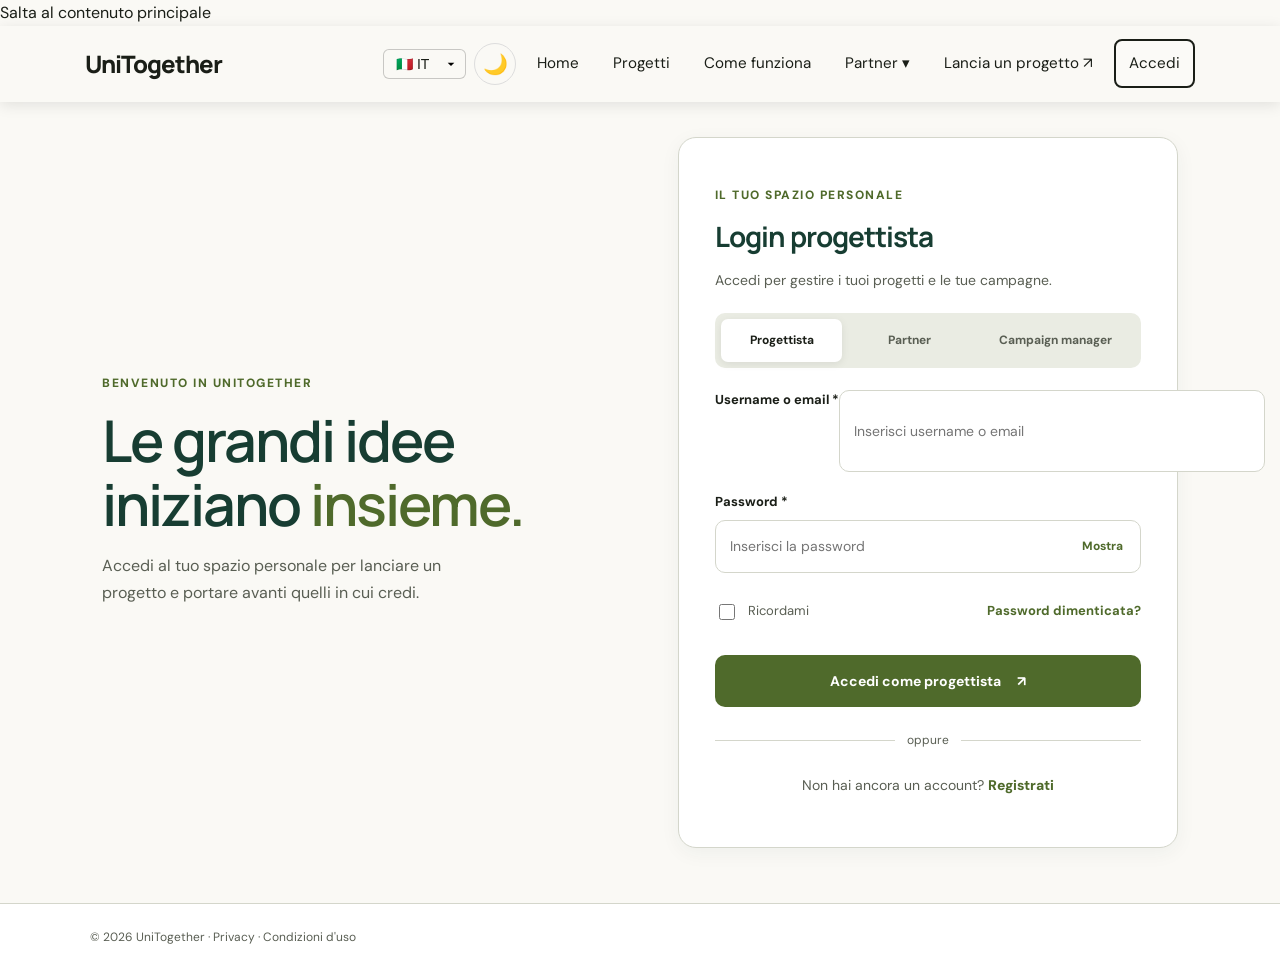
==== assignment3_gruppoAC/src/aggiungi.html @ 74b70cff "Add files via upload" ====
<!DOCTYPE html>
<html lang="it">
<head>
    <meta charset="UTF-8">
    <meta name="viewport" content="width=device-width, initial-scale=1.0">
    <title>Lancia un progetto | UniTogether</title>

    <link rel="stylesheet" href="../stile/stile.css">
    <style>
        /* Regole per il criterio WCAG 1.4.10 (Reflow - Tech C33) */
        html, body {
            max-width: 100%;
            overflow-x: hidden;
        }
        .add-project-page,
        .add-project-layout,
        .wizard-sidebar,
        .wizard-content,
        form,
        .wizard-panel.active,
        .field-group,
        .field-row,
        .category-options,
        .category-option,
        .review-checkbox,
        .wizard-actions {
            display: flex;
            flex-wrap: wrap;
            width: 100%;
            max-width: 100%;
            box-sizing: border-box;
        }
        .wizard-panel {
            display: none;
        }
        .field-group {
            flex-direction: column;
        }
        label,
        input,
        select,
        textarea,
        .field-group label,
        .field-group input:not([type="radio"]):not([type="checkbox"]),
        .field-group textarea {
            width: 100%;
            max-width: 100%;
            box-sizing: border-box;
        }
        .field-group input:not([type="radio"]):not([type="checkbox"]),
        .field-group textarea {
            flex: 1 1 100%;
        }
        .category-option input[type="radio"],
        .review-checkbox input[type="checkbox"] {
            width: auto;
        }
        .group-label {
            display: block;
            font-size: .92rem;
            font-weight: 700;
            margin-bottom: 9px;
            width: 100%;
        }
    </style>

    <script src="../js/app.js" defer></script>
    <script src="../js/aggiungi.js" defer></script>
</head>

<body>
<a href="#mainContent" class="skip-link">Salta al contenuto principale</a>

<header class="site-header">
    <a class="logo" href="index.html">UniTogether</a>

    <button class="menu-toggle" id="menuToggle"
            type="button"
            aria-label="Apri menu di navigazione"
            aria-expanded="false"
            aria-controls="mainNav">
        <span aria-hidden="true">☰</span>
    </button>

    <nav id="mainNav" aria-label="Menu principale">
        <div class="language-selector">
            <label for="languageSelect" class="sr-only">Seleziona lingua</label>
            <select id="languageSelect" name="language" autocomplete="language" onchange="cambiaLinguaGoogle(this.value)" aria-label="Seleziona lingua">
                <option value="it">🇮🇹 IT</option>
                <option value="en">🇬🇧 EN</option>
                <option value="es">🇪🇸 ES</option>
                <option value="fr">🇫🇷 FR</option>
                <option value="de">🇩🇪 DE</option>
            </select>
        </div>

        <!-- Contenitore nascosto per Google Translate ignorato dagli screen reader -->
        <div id="google_translate_element" hidden aria-hidden="true"></div>

        <button
                id="themeToggle"
                class="theme-toggle"
                type="button"
                aria-label="Attiva modalità scura"
                aria-pressed="false">
            <span aria-hidden="true">🌙</span>
        </button>
        <a href="index.html">Home</a>
        <a href="progetti.html">Progetti</a>
        <a href="come-funziona.html">Come funziona</a>

        <div class="partner-dropdown">
            <button class="partner-btn" id="partnerBtn" type="button" aria-expanded="false" aria-controls="partnerMenu">
                Partner <span aria-hidden="true">▾</span>
            </button>
            <div class="partner-menu" id="partnerMenu">
                <div class="partner-item">
                    <button class="submenu-btn" type="button" aria-expanded="false">Banche <span aria-hidden="true">›</span></button>
                    <div class="partner-submenu">
                        <a href="errore.html">Banca 1</a>
                        <a href="errore.html">Banca 2</a>
                        <a href="errore.html">Banca 3</a>
                    </div>
                </div>
                <div class="partner-item">
                    <button class="submenu-btn" type="button" aria-expanded="false">Enti Pubblici <span aria-hidden="true">›</span></button>
                    <div class="partner-submenu">
                        <a href="errore.html">Ente pubblico 1</a>
                        <a href="errore.html">Ente pubblico 2</a>
                        <a href="errore.html">Ente pubblico 3</a>
                    </div>
                </div>
                <div class="partner-item">
                    <button class="submenu-btn" type="button" aria-expanded="false">Fondazioni <span aria-hidden="true">›</span></button>
                    <div class="partner-submenu">
                        <a href="errore.html">Fondazione 1</a>
                        <a href="errore.html">Fondazione 2</a>
                        <a href="errore.html">Fondazione 3</a>
                    </div>
                </div>
                <div class="partner-item">
                    <button class="submenu-btn" type="button" aria-expanded="false">Università <span aria-hidden="true">›</span></button>
                    <div class="partner-submenu">
                        <a href="index.html">Università di Torino</a>
                        <a href="errore.html">Università di Firenze</a>
                        <a href="errore.html">Università Bocconi</a>
                        <a href="errore.html">Politecnico di Torino</a>
                    </div>
                </div>
            </div>
        </div>

        <a href="aggiungi.html" aria-current="page">Lancia un progetto <span aria-hidden="true">↗</span></a>
        <a href="login.html">Accedi</a>
    </nav>
</header>

<main id="mainContent" class="add-project-page">

    <section class="add-project-heading">
        <p class="eyebrow">LA TUA IDEA MERITA DI CRESCERE</p>
        <h1>Costruiamo qualcosa <span>insieme.</span></h1>
        <p>
            Raccontaci la tua idea, definisci il tuo obiettivo
            e trova le persone che possono aiutarti a realizzarla.
        </p>
    </section>

    <div class="add-project-layout">

        <!-- SIDEBAR -->

        <aside class="wizard-sidebar" aria-label="Avanzamento creazione progetto">

            <div class="wizard-progress">
                <div class="wizard-progress-header">
                    <strong>La tua candidatura</strong>
                    <span id="progressPercentage">20%</span>
                </div>

                <div class="wizard-progress-track" aria-hidden="true">
                    <span id="progressBar"></span>
                </div>
            </div>

            <div class="wizard-steps">

                <button type="button" class="wizard-step active" data-step="0">
                    <span class="step-number" aria-hidden="true">1</span>
                    <span>
                        <strong>Informazioni generali</strong>
                        <small>Presenta la tua idea</small>
                    </span>
                </button>

                <button type="button" class="wizard-step" data-step="1">
                    <span class="step-number" aria-hidden="true">2</span>
                    <span>
                        <strong>Obiettivo e categoria</strong>
                        <small>Definisci il tuo progetto</small>
                    </span>
                </button>

                <button type="button" class="wizard-step" data-step="2">
                    <span class="step-number" aria-hidden="true">3</span>
                    <span>
                        <strong>La tua storia</strong>
                        <small>Spiega perché è importante</small>
                    </span>
                </button>

                <button type="button" class="wizard-step" data-step="3">
                    <span class="step-number" aria-hidden="true">4</span>
                    <span>
                        <strong>Immagini</strong>
                        <small>Dai un volto alla tua idea</small>
                    </span>
                </button>

                <button type="button" class="wizard-step" data-step="4">
                    <span class="step-number" aria-hidden="true">5</span>
                    <span>
                        <strong>Riepilogo</strong>
                        <small>Controlla e invia</small>
                    </span>
                </button>

            </div>

            <div class="wizard-help">
                <strong>Hai bisogno di aiuto?</strong>
                <p>Puoi salvare la bozza e riprendere quando vuoi.</p>
            </div>

        </aside>

        <!-- FORM -->

        <section class="wizard-content">

            <div class="wizard-content-header">
                <div>
                    <span class="eyebrow" id="stepEyebrow">PASSAGGIO 1 DI 5</span>
                    <h2 id="stepTitle">Presenta la tua idea</h2>
                    <p id="stepDescription">
                        Cominciamo dalle informazioni principali.
                    </p>
                </div>

                <span class="draft-status" id="draftStatus" aria-live="polite">
                    Bozza non salvata
                </span>
            </div>

            <form id="projectForm" novalidate>

                <!-- STEP 1 -->

                <div class="wizard-panel active" data-panel="0">

                    <div class="field-group">
                        <label for="projectTitle">Nome del progetto *</label>
                        <input type="text" id="projectTitle" name="projectTitle"
                               autocomplete="off"
                               maxlength="80"
                               placeholder="Es. Un laboratorio per il futuro"
                               required>
                        <small>Un titolo breve, chiaro e riconoscibile.</small>
                        <span class="field-error" aria-live="polite"></span>
                    </div>

                    <div class="field-group">
                        <label for="projectSubtitle">Sottotitolo</label>
                        <input type="text" id="projectSubtitle" name="projectSubtitle"
                               autocomplete="off"
                               maxlength="120"
                               placeholder="Descrivi la tua idea in una frase">
                    </div>

                    <div class="field-row">

                        <div class="field-group">
                            <label for="projectUniversity">Università *</label>
                            <input type="text" id="projectUniversity" name="projectUniversity"
                                   autocomplete="organization"
                                   placeholder="Es. Università di Torino"
                                   required>
                            <span class="field-error" aria-live="polite"></span>
                        </div>

                        <div class="field-group">
                            <label for="projectLocation">Località *</label>
                            <input type="text" id="projectLocation" name="projectLocation"
                                   autocomplete="address-level2"
                                   placeholder="Es. Torino"
                                   required>
                            <span class="field-error" aria-live="polite"></span>
                        </div>

                    </div>

                    <div class="field-group">
                        <label for="projectTeam">Team o referente</label>
                        <input type="text" id="projectTeam" name="projectTeam"
                               autocomplete="off"
                               placeholder="Es. Associazione studenti UniTo">
                    </div>

                </div>

                <!-- STEP 2 -->

                <div class="wizard-panel" data-panel="1">

                    <div class="field-group" role="radiogroup" aria-labelledby="categoryGroupLabel">
                        <span id="categoryGroupLabel" class="group-label">Categoria del progetto *</span>

                        <div class="category-options">

                            <label for="catAmbiente" class="category-option green">
                                <input type="radio" id="catAmbiente" name="category"
                                       value="ambiente" autocomplete="off" required>
                                <span aria-hidden="true">🌱</span>
                                <strong>Ambiente</strong>
                                <small>Sostenibilità e natura</small>
                            </label>

                            <label for="catCultura" class="category-option purple">
                                <input type="radio" id="catCultura" name="category"
                                       value="cultura" autocomplete="off">
                                <span aria-hidden="true">🎨</span>
                                <strong>Cultura</strong>
                                <small>Arte e conoscenza</small>
                            </label>

                            <label for="catTecnologia" class="category-option blue">
                                <input type="radio" id="catTecnologia" name="category"
                                       value="tecnologia" autocomplete="off">
                                <span aria-hidden="true">💡</span>
                                <strong>Tecnologia</strong>
                                <small>Innovazione e ricerca</small>
                            </label>

                            <label for="catSociale" class="category-option orange">
                                <input type="radio" id="catSociale" name="category"
                                       value="sociale" autocomplete="off">
                                <span aria-hidden="true">🤝</span>
                                <strong>Sociale</strong>
                                <small>Comunità e inclusione</small>
                            </label>

                        </div>

                        <span class="field-error" id="categoryError" aria-live="polite"></span>
                    </div>

                    <div class="field-row">

                        <div class="field-group">
                            <label for="projectGoal">Obiettivo economico (€) *</label>
                            <input type="number" id="projectGoal" name="projectGoal"
                                   autocomplete="off"
                                   min="1" max="10000000"
                                   step="1"
                                   placeholder="Es. 5000" required>
                            <span class="field-error" aria-live="polite"></span>
                        </div>

                        <div class="field-group">
                            <label for="projectDeadline">Scadenza *</label>
                            <input type="date" id="projectDeadline" name="projectDeadline"
                                   autocomplete="off" required>
                            <span class="field-error" aria-live="polite"></span>
                        </div>

                    </div>

                    <div class="field-group">
                        <label for="projectBeneficiaries">A chi si rivolge?</label>
                        <input type="text" id="projectBeneficiaries" name="projectBeneficiaries"
                               autocomplete="off"
                               placeholder="Es. Studenti universitari">
                    </div>

                </div>

                <!-- STEP 3 -->

                <div class="wizard-panel" data-panel="2">

                    <div class="field-group">
                        <label for="projectShortDescription">
                            Descrizione breve *
                        </label>

                        <textarea id="projectShortDescription" name="projectShortDescription"
                                  autocomplete="off"
                                  rows="3" maxlength="250"
                                  placeholder="Racconta la tua idea in poche parole..."
                                  required></textarea>

                        <small><span id="shortCount">0</span>/250 caratteri</small>
                        <span class="field-error" aria-live="polite"></span>
                    </div>

                    <div class="field-group">
                        <label for="projectDescription">
                            Racconta il tuo progetto *
                        </label>

                        <textarea id="projectDescription" name="projectDescription"
                                  autocomplete="off"
                                  rows="8" maxlength="3000"
                                  placeholder="Qual è il problema che vuoi risolvere? Qual è la tua soluzione? ..."
                                  required></textarea>

                        <small><span id="descriptionCount">0</span>/3000 caratteri</small>
                        <span class="field-error" aria-live="polite"></span>
                    </div>

                    <div class="field-group">
                        <label for="projectImpact">Come verranno utilizzati i fondi?</label>
                        <textarea id="projectImpact" name="projectImpact"
                                  autocomplete="off" rows="4"
                                  placeholder="Quali cambiamenti porterà il tuo progetto con il ricavato?"></textarea>
                    </div>

                </div>

                <!-- STEP 4 -->

                <div class="wizard-panel" data-panel="3">

                    <div class="field-group">
                        <label for="projectImage">Immagine di copertina</label>

                        <input type="file" id="projectImage" name="projectImage"
                               autocomplete="off"
                               accept="image/png,image/jpeg,image/webp">

                        <small>
                            Formati ammessi: JPG, PNG e WEBP.
                            Dimensione massima: 2 MB.
                        </small>

                        <div class="image-preview" id="imagePreview">
                            <span aria-hidden="true">📷</span>
                            <p>L'anteprima della tua immagine apparirà qui.</p>
                        </div>

                        <button type="button" class="remove-image"
                                id="removeImage" hidden>
                            Rimuovi immagine
                        </button>
                    </div>

                    <div class="field-group">
                        <label for="projectWebsite">Sito web o link esterno</label>
                        <input type="url" id="projectWebsite" name="projectWebsite"
                               autocomplete="url"
                               placeholder="https://...">
                    </div>

                </div>

                <!-- STEP 5 -->

                <div class="wizard-panel" data-panel="4">

                    <div class="review-notice">
                        <span aria-hidden="true">✓</span>
                        <div>
                            <strong>Ci siamo quasi!</strong>
                            <p>Controlla le informazioni prima di inviare il progetto.</p>
                        </div>
                    </div>

                    <div id="projectReview" class="project-review"></div>

                    <div class="review-checkbox">
                        <input type="checkbox" id="confirmProject" name="confirmProject" autocomplete="off">
                        <label for="confirmProject">
                            Confermo che le informazioni inserite sono corrette
                            e che il progetto rispetta le condizioni di utilizzo. <strong>*</strong>
                        </label>
                    </div>

                    <p class="review-error" id="confirmError" aria-live="polite"></p>

                </div>

                <!-- NAVIGAZIONE -->

                <div class="wizard-actions">

                    <button type="button" id="previousStep"
                            class="wizard-back" hidden>
                        <span aria-hidden="true">←</span> Indietro
                    </button>

                    <span class="required-note">* Campi obbligatori</span>

                    <button type="button" id="nextStep"
                            class="btn primary-btn">
                        Continua <span aria-hidden="true">→</span>
                    </button>

                    <button type="submit" id="submitProject"
                            class="btn primary-btn" hidden>
                        Invia progetto <span aria-hidden="true">↗</span>
                    </button>

                </div>

                <p class="form-message" id="formMessage"
                   aria-live="polite"></p>

            </form>

        </section>

    </div>

</main>

<footer class="footer-simple">
    © 2026 UniTogether · Privacy · Condizioni d'uso
</footer>

</body>
</html>
---- assignment3_gruppoAC/stile/stile.css ----
@import url('https://fonts.googleapis.com/css2?family=DM+Sans:wght@400;500;600;700&family=Manrope:wght@400;500;600;700;800&display=swap');


/* Pagine catalogo, dettaglio e informazioni */

[hidden] {
    display: none !important;
}

.page-hero {
    padding: 44px 0 28px;
    max-width: 770px;
}

.page-hero h1 {
    margin: 10px 0 16px;
}

.eyebrow {
    font-size: 0.8rem;
    font-weight: 700;
    letter-spacing: 0.08em;
    text-transform: uppercase;
}

.project-filters {
    display: grid;
    grid-template-columns: 1.1fr 1.1fr 1.1fr;
    gap: 12px;
    align-items: end;
    margin: 24px 0;
}

.project-filters label {
    display: block;
    font-weight: 600;
    margin-bottom: 6px;
}

.project-filters input,
.project-filters select {
    width: 100%;
    min-width: 0;
    box-sizing: border-box;
    padding: 12px;
    border: 1px solid #d4dbe2;
    border-radius: 8px;
    background: white;
    font: inherit;
}

.project-grid,
.feature-grid {
    display: grid;
    grid-template-columns: repeat(3, minmax(0, 1fr));
    gap: 24px;
    margin: 24px 0 48px;
}

.project-card,
.card {
    border: 1px solid #e2e7ec;
    border-radius: 14px;
    overflow: hidden;
    background: #fff;
    box-shadow: 0 5px 20px rgb(23 61 50 / 5%);
}

.project-content,
.card {
    padding: 22px;
}

.project-image {
    min-height: 170px;
    display: grid;
    place-items: center;
    margin-bottom: 20px;
    padding: 20px;
    border-radius: 10px;
    color: #fff;
    font-size: 20px;
    letter-spacing: 0.08em;
}

.project-image-green {
    background: linear-gradient(135deg, #176b55, #8ac7a5);
}

.project-image-blue {
    background: linear-gradient(135deg, #214e91, #7cb9e8);
}

.project-image-orange {
    background: linear-gradient(135deg, #a74d22, #f3b36b);
}

.project-image-purple {
    background: linear-gradient(135deg, #573d84, #b7a0e5);
}

.progress-track {
    width: 100%;
    height: 9px;
    overflow: hidden;
    border-radius: 999px;
    background: #e8edf1;
    margin: 14px 0;
}

.progress-track span {
    display: block;
    height: 100%;
    border-radius: inherit;
    background: #248365;
}

.project-content .btn,
.project-summary .btn {
    display: inline-block;
    margin-top: 10px;
}

.project-detail {
    display: grid;
    grid-template-columns: minmax(0, 2fr) minmax(260px, 1fr);
    gap: 32px;
    align-items: start;
    padding-bottom: 48px;
}

.detail-image {
    min-height: 260px;
    border-radius: 14px;
    margin-bottom: 28px;
}

.project-summary {
    position: sticky;
    top: 20px;
}

.project-summary .btn {
    width: 100%;
    text-align: center;
}

.small-text {
    font-size: 0.88rem;
    opacity: 0.8;
}

.steps-list {
    padding-left: 24px;
}

.steps-list li {
    padding: 8px 0 18px 8px;
}

.faq-item {
    padding: 18px 0;
    border-bottom: 1px solid #e2e7ec;
}

.faq-item summary {
    cursor: pointer;
    font-weight: 600;
}

.faq-item p {
    line-height: 1.7;
}

.cta-section {
    margin: 48px 0;
    padding: 32px;
    border-radius: 16px;
    background: #f1f6f3;
    border: 1px solid #e0e7df;
}

.site-footer {
    padding: 24px;
    margin-top: 40px;
    text-align: center;
    border-top: 1px solid #e2e7ec;
    background: #173d32;
    color: #fff;
}

@media (max-width: 760px) {
    .project-filters,
    .project-grid,
    .feature-grid,
    .project-detail {
        grid-template-columns: 1fr;
    }

    .project-summary {
        position: static;
    }

    .page-hero {
        padding-top: 32px;
    }

    .cta-section {
        padding: 24px;
    }
}

:root {
    --bg: #faf9f5;
    --green: #cbe665;
    --green-dark: #4f6a2b;
    --text: #1a1e17;
    --muted: #595e53;
    --border: #d4d6cb;
    --white: #ffffff;
    --focus-ring: #2e4317;
    --error: #b3392f;
    --success: #527a33;
}

*, *::before, *::after {
    box-sizing: border-box;
}

body {
    margin: 0;
    background: var(--bg);
    color: var(--text);
    font-family: 'DM Sans', sans-serif;
    line-height: 1.6;
    -webkit-font-smoothing: antialiased;
}

a {
    color: inherit;
    text-decoration: none;
}

button, input {
    font: inherit;
}

/* Accessibilità migliorata: Focus visibile per navigazione da tastiera */
button:focus-visible, a:focus-visible, input:focus-visible {
    outline: 3px solid var(--focus-ring);
    outline-offset: 2px;
}

.navbar {
    min-height: 78px;
    padding: 15px 7%;
    display: flex;
    justify-content: space-between;
    align-items: center;
    gap: 25px;
    border-bottom: 1px solid var(--border);
    background: var(--white);
}

.logo {
    font: 800 22px 'Manrope', sans-serif;
    letter-spacing: -1px;
    white-space: nowrap;
}

.logo span {
    font-weight: 400;
    color: var(--muted);
}

.navigation, .nav-actions {
    display: flex;
    align-items: center;
    gap: 25px;
}

.navigation a, .back-link {
    font-size: 14px;
    font-weight: 600;
    color: var(--muted);
}

.navigation a:hover, .navigation .current {
    color: var(--text);
}

.btn {
    display: inline-flex;
    align-items: center;
    justify-content: space-between;
    gap: 16px;
    padding: 14px 20px;
    border: 1px solid transparent;
    border-radius: 10px;
    font-size: 14px;
    font-weight: 700;
    cursor: pointer;
    transition: transform 0.2s ease, background-color 0.2s ease;
    background: lightgray;
}

.btn:hover {
    transform: translateY(-2px);
}

.primary-btn {
    background: var(--green-dark);
    color: var(--white);
}

.secondary-btn {
    border-color: var(--border);
    background: transparent;
    color: var(--text);
}

.dark-btn {
    background: var(--text);
    color: var(--white);
}

.small-btn {
    padding: 10px 14px;
    font-size: 13px;
}

.menu-toggle {
    display: none;
    border: 0;
    background: none;
    font-size: 24px;
    cursor: pointer;
}

/* HOME */

.hero {
    min-height: 570px;
    padding: 75px 10%;
    display: grid;
    grid-template-columns: 1fr 1fr;
    gap: 50px;
    align-items: center;
}

.eyebrow {
    color: var(--green-dark);
    font-size: 12px;
    font-weight: 800;
    letter-spacing: 1.5px;
    text-transform: uppercase;
}

.hero h1, .login-intro h1, .registration-intro h1 {
    font: 600 clamp(36px, 4.5vw, 60px)/1.1 'Manrope', sans-serif;
    letter-spacing: -2px;
    margin: 16px 0;
}

.hero h1 span, .login-intro h1 span,
.registration-intro h1 span, .section-title h2 span {
    color: var(--green-dark);
}

.hero-text > p:not(.eyebrow) {
    max-width: 480px;
    color: var(--muted);
    font-size: 16px;
    line-height: 1.7;
}

.hero-actions {
    display: flex;
    gap: 12px;
    flex-wrap: wrap;
    margin-top: 25px;
}

.statistics {
    display: flex;
    gap: 35px;
    margin-top: 45px;
    padding-top: 20px;
    border-top: 1px solid var(--border);
}

.statistics div {
    display: flex;
    flex-direction: column;
}

.statistics strong {
    font: 800 24px 'Manrope', sans-serif;
}

.statistics small {
    color: var(--muted);
    font-size: 12px;
}

.hero-illustration {
    min-height: 400px;
    display: grid;
    place-items: center;
    position: relative;
}

.illustration-circle {
    position: absolute;
    width: 330px;
    height: 330px;
    display: grid;
    place-items: center;
    border: 1px solid var(--border);
    border-radius: 50%;
    color: #d1d9c2;
    font-size: 240px;
}

.illustration-card {
    position: relative;
    z-index: 1;
    width: min(320px, 90%);
    padding: 24px;
    background: var(--white);
    border: 1px solid var(--border);
    border-radius: 18px;
    box-shadow: 0 20px 45px rgba(26, 30, 23, 0.08);
    transform: rotate(2deg);
}

.badge {
    display: inline-block;
    padding: 6px 12px;
    border-radius: 20px;
    background: #e8f2d1;
    color: var(--green-dark);
    font-size: 11px;
    font-weight: 800;
}

.illustration-art {
    height: 130px;
    margin: 15px 0;
    border-radius: 10px;
    background: #edf5db;
    display: grid;
    place-items: center;
    font-size: 70px;
}

.illustration-card h3, .project-card h3 {
    font: 700 18px 'Manrope', sans-serif;
    margin: 8px 0;
}

.illustration-card p:not(.eyebrow),
.project-card > p:not(.eyebrow) {
    color: var(--muted);
    font-size: 14px;
}

.progress {
    height: 8px;
    margin: 15px 0 8px;
    overflow: hidden;
    border-radius: 10px;
    background: #e2e5dc;
}

.progress span {
    display: block;
    height: 100%;
    border-radius: 10px;
    background: var(--green-dark);
}

.funding {
    color: var(--muted);
    font-size: 13px;
}

.funding strong {
    color: var(--text);
}

.projects-section {
    padding: 70px 8%;
    background: #f0f2eb;
}

.section-title {
    display: flex;
    align-items: center;
    justify-content: space-between;
    gap: 20px;
    margin-bottom: 30px;
}

.section-title h2 {
    font: 600 clamp(28px, 3vw, 40px) 'Manrope', sans-serif;
    letter-spacing: -1.5px;
    margin: 8px 0;
}

.project-grid {
    display: grid;
    grid-template-columns: repeat(3, minmax(0, 1fr));
    gap: 24px;
}

.project-card {
    padding: 24px;
    border: 1px solid var(--border);
    border-radius: 16px;
    background: var(--white);
    transition: transform 0.2s ease, box-shadow 0.2s ease;
}

.project-card:hover {
    transform: translateY(-4px);
    box-shadow: 0 12px 30px rgba(26, 30, 23, 0.06);
}

.green-art { background: #e2efcb; color: var(--green-dark); }
.lilac-art { background: #eee8f9; color: #5f5791; }
.orange-art { background: #fae6d4; color: #9c5d28; }

.project-card .back-link {
    display: inline-block;
    margin-top: 12px;
    color: var(--green-dark);
    font-weight: 700;
}

.call-to-action {
    margin: 50px 8%;
    padding: 40px;
    border-radius: 18px;
    background: var(--green-dark);
    color: var(--text);
    display: flex;
    align-items: center;
    justify-content: space-between;
    gap: 25px;
}

.call-to-action h2 {
    font: 700 28px 'Manrope', sans-serif;
    margin: 8px 0;
}

.call-to-action p {
    font-size: 14px;
}

.footer-simple {
    padding: 24px 7%;
    border-top: 1px solid var(--border);
    color: var(--muted);
    font-size: 12px;
    background: var(--white);
}

/* LOGIN E REGISTRAZIONE */

.auth-page {
    min-height: 100vh;
    background: var(--bg);
}

.auth-page .navbar {
    border-bottom: 0;
    background: transparent;
}

.login-layout, .registration-layout {
    padding: 35px 8% 55px;
    display: grid;
    grid-template-columns: 1fr 1fr;
    gap: 7%;
    align-items: center;
}

.login-intro, .registration-intro {
    padding: 35px 0;
}

.login-intro > p:not(.eyebrow),
.registration-intro > p:not(.eyebrow) {
    max-width: 400px;
    color: var(--muted);
    font-size: 16px;
    line-height: 1.7;
}

.login-card, .registration-card {
    width: 100%;
    max-width: 500px;
    padding: 36px;
    background: var(--white);
    border: 1px solid var(--border);
    border-radius: 18px;
    box-shadow: 0 15px 40px rgba(26, 30, 23, 0.06);
}

.login-card h2, .registration-card h2 {
    margin: 8px 0;
    font: 700 28px 'Manrope', sans-serif;
    letter-spacing: -1px;
}

.login-card > p:not(.eyebrow),
.muted {
    color: var(--muted);
    font-size: 14px;
}

.login-types {
    display: grid;
    grid-template-columns: 1fr 1fr 1.3fr;
    gap: 6px;
    padding: 6px;
    margin: 22px 0;
    border-radius: 10px;
    background: #eaece3;
}

.role {
    padding: 12px 6px;
    border: 0;
    border-radius: 7px;
    background: transparent;
    color: var(--muted);
    font-size: 12px;
    font-weight: 700;
    cursor: pointer;
    transition: background-color 0.2s ease, color 0.2s ease;
}

.role.active {
    background: var(--white);
    color: var(--text);
    box-shadow: 0 2px 8px rgba(0, 0, 0, 0.08);
}

.form-group {
    min-width: 0;
    margin-bottom: 20px;
}

.form-group label {
    display: block;
    margin-bottom: 8px;
    font-size: 13px;
    font-weight: 700;
}

.form-group input:not([type="checkbox"]) {
    width: 100%;
    padding: 14px;
    border: 1px solid var(--border);
    border-radius: 10px;
    background: var(--white);
    color: var(--text);
    font-size: 14px;
    transition: border-color 0.2s ease, box-shadow 0.2s ease;
}

.form-group input:focus {
    outline: none;
    border-color: var(--green-dark);
    box-shadow: 0 0 0 3px rgba(79, 106, 43, 0.15);
}

.form-group input.invalid {
    border-color: var(--error);
    background: #fffbfa;
}

.form-group input.valid {
    border-color: var(--success);
}

.password-box {
    position: relative;
}

.password-box input {
    padding-right: 85px !important;
}

.show-password {
    position: absolute;
    top: 50%;
    right: 10px;
    transform: translateY(-50%);
    padding: 8px;
    border: 0;
    background: transparent;
    color: var(--green-dark);
    font-size: 12px;
    font-weight: 700;
    cursor: pointer;
}

.error {
    display: block;
    margin-top: 6px;
    color: var(--error);
    font-size: 12px;
    font-weight: 600;
}

.error:empty {
    display: none;
}

.hint {
    display: block;
    margin-top: 6px;
    color: var(--muted);
    font-size: 12px;
}

.login-options {
    display: flex;
    align-items: center;
    justify-content: space-between;
    gap: 10px;
    margin: 8px 0 22px;
    font-size: 13px;
}

.login-options a {
    color: var(--green-dark);
    font-weight: 700;
}

.remember, .terms {
    display: flex;
    align-items: flex-start;
    gap: 10px;
    font-size: 13px;
    color: var(--muted);
}

input[type="checkbox"] {
    accent-color: var(--green-dark);
    margin-top: 3px;
    width: 16px;
    height: 16px;
    cursor: pointer;
}

.login-card .primary-btn,
.registration-card .primary-btn {
    width: 100%;
    margin-top: 10px;
    justify-content: center;
}

.form-message {
    min-height: 0;
    color: var(--green-dark);
    font-size: 13px;
    font-weight: 600;
}

.form-message:empty {
    display: none;
}

.separator {
    display: flex;
    align-items: center;
    gap: 12px;
    margin: 24px 0;
    color: var(--muted);
    font-size: 12px;
}

.separator::before, .separator::after {
    content: "";
    flex: 1;
    height: 1px;
    background: var(--border);
}

.register-link {
    text-align: center;
    color: var(--muted);
    font-size: 13px;
}

.register-link a, .terms a {
    color: var(--green-dark);
    font-weight: 800;
}

.two-columns {
    display: grid;
    grid-template-columns: 1fr 1fr;
    gap: 16px;
}

.password-rules {
    display: grid;
    grid-template-columns: 1fr 1fr;
    gap: 6px 12px;
    margin-top: 12px;
}

.password-rules p {
    margin: 0;
    color: var(--muted);
    font-size: 12px;
}

.password-rules p.passed {
    color: var(--success);
    font-weight: 600;
}

.terms {
    margin: 14px 0;
}

@media (max-width: 850px) {
    .navigation, .nav-actions {
        gap: 14px;
    }

    .hero, .login-layout, .registration-layout {
        padding-left: 6%;
        padding-right: 6%;
        gap: 4%;
    }

    .project-grid {
        grid-template-columns: repeat(2, minmax(0, 1fr));
        gap: 16px;
    }
}

@media (max-width: 650px) {
    .navbar {
        padding: 15px 5%;
    }

    .navigation, .nav-actions {
        display: none;
    }

    .menu-toggle {
        display: block;
    }

    .hero, .login-layout, .registration-layout {
        grid-template-columns: 1fr;
        padding: 35px 6%;
    }

    .hero h1, .login-intro h1, .registration-intro h1 {
        font-size: 36px;
    }

    .hero-illustration {
        min-height: 330px;
    }

    .statistics {
        gap: 20px;
    }

    .project-grid {
        grid-template-columns: 1fr;
    }

    .section-title, .call-to-action {
        align-items: flex-start;
        flex-direction: column;
    }

    .projects-section {
        padding: 45px 6%;
    }

    .call-to-action {
        margin: 25px 5%;
        padding: 28px;
    }

    .login-intro, .registration-intro {
        padding: 10px 0;
    }

    .login-card, .registration-card {
        padding: 24px 20px;
    }

    .two-columns {
        grid-template-columns: 1fr;
        gap: 0;
    }

    .password-rules {
        grid-template-columns: 1fr;
    }

    .login-types {
        grid-template-columns: 1fr 1fr 1.2fr;
    }
}

/* ===== LAYOUT GLOBALE ===== */

html {
    scroll-behavior: smooth;
}

.container {
    width: min(1120px, calc(100% - 48px));
    margin-inline: auto;
}

main.container {
    padding-top: 24px;
    padding-bottom: 48px;
}

h1, h2, h3, p {
    overflow-wrap: break-word;
}

h1, h2, h3 {
    line-height: 1.2;
    color: #173d32;
}

h1 {
    font-size: clamp(2rem, 4vw, 3.25rem);
}

/* ===== NAVBAR ===== */

.site-header {
    position: sticky;
    top: 0;
    z-index: 100;
    background: #4f6a2b;
    color: #fff;
    box-shadow: 0 3px 14px rgb(0 0 0 / 10%);
}

.site-header > * {
    max-width: 1200px;
    margin-inline: auto;
}

.site-header {
    padding: 0 24px;
}

.site-header {
    display: flex;
    align-items: center;
    justify-content: space-between;
    gap: 24px;
    min-height: 76px;
}

.site-header .logo {
    color: #fff;
    font-size: 1.5rem;
    font-weight: 800;
    text-decoration: none;
    white-space: nowrap;
}

.site-header nav {
    display: flex;
    align-items: center;
    justify-content: flex-end;
    flex-wrap: wrap;
    gap: 8px;
}

.site-header nav a {
    display: inline-block;
    padding: 10px 13px;
    color: #fff;
    border-radius: 8px;
    text-decoration: none;
    font-size: 0.95rem;
    transition: background 0.2s ease;
}

.site-header nav a:hover,
.site-header nav a:focus-visible,
.site-header nav a[aria-current="page"] {
    background: rgb(255 255 255 / 14%);
    border: 2px solid #1a1e17;
}

/* ===== SEZIONI E CARD ===== */

.section {
    margin: 48px 0;
}

.project-card {
    transition: transform 0.2s ease, box-shadow 0.2s ease;
}

.project-card:hover {
    transform: translateY(-3px);
    box-shadow: 0 10px 26px rgb(23 61 50 / 10%);
}

.btn:not(.edit-project-btn):hover {
    background: #7b7c7b;
}

.btn:focus-visible,
a:focus-visible,
input:focus-visible,
select:focus-visible,
button:focus-visible {
    outline: 3px solid var(--focus-ring);
    outline-offset: 3px;
}

.site-footer a {
    color: #d9f1c7;
}

/* ===== RESPONSIVE ===== */

@media (max-width: 760px) {
    .container {
        width: calc(100% - 32px);
    }

    .site-header {
        position: static;
        flex-direction: column;
        align-items: stretch;
        padding: 16px;
        gap: 12px;
    }

    .site-header nav {
        justify-content: flex-start;
    }

    .site-header nav a {
        padding: 8px 10px;
    }

    .project-filters,
    .project-grid,
    .feature-grid,
    .project-detail {
        grid-template-columns: minmax(0, 1fr);
    }

    .page-hero {
        padding-top: 28px;
    }
}


/* ===== MENU A TENDINA PARTNER ===== */

.partner-dropdown {
    position: relative;
}

.partner-btn {
    background: transparent;
    border: none;
    color: white;
    padding: 10px 13px;
    border-radius: 8px;
    font: inherit;
    font-size: 0.95rem;
    cursor: pointer;
}

.partner-btn:hover {
    background: rgb(255 255 255 / 14%);
    border: 2px solid #1a1e17;
}

/* Menu principale */

.partner-menu {
    display: none;
    position: absolute;
    top: 100%;
    left: 0;
    min-width: 210px;
    background: #4f6a2b;
    border-radius: 10px;
    box-shadow: 0 5px 20px rgb(0 0 0 / 18%);
    padding: 7px;
    z-index: 1000;
}

.partner-menu.active {
    display: block;
}

/* Link e pulsanti del menu */

.partner-menu a,
.submenu-btn {
    display: flex;
    justify-content: space-between;
    align-items: center;
    width: 100%;
    padding: 11px 13px;
    color: #4f6a2b;
    background: white;
    border: none;
    border-radius: 15px;
    text-decoration: none;
    font: inherit;
    font-size: 14px;
    text-align: left;
    cursor: pointer;
    margin-bottom: 4px;
}

.partner-menu a:hover,
.submenu-btn:hover {
    background: #edf2e9;
}

/* Sottomenu laterale */

.partner-item {
    position: relative;
}

.partner-submenu {
    display: none;
    position: absolute;
    top: 0;
    left: 100%;
    min-width: 230px;
    background: #4f6a2b;
    color: white;
    border-radius: 10px;
    box-shadow: 0 5px 20px rgb(0 0 0 / 18%);
    padding: 7px;
    z-index: 1001;
}

.partner-submenu.active {
    display: block;
}

/* Piccola freccia */

.submenu-btn span {
    font-size: 20px;
    color: #4f6a2b;
}

/* Accessibilità */

.partner-btn:focus-visible,
.submenu-btn:focus-visible {
    outline: 3px solid var(--focus-ring);
    outline-offset: 2px;
}

/* Versione smartphone */

@media (max-width: 760px) {
    .partner-dropdown {
        width: 100%;
    }

    .partner-menu {
        position: static;
        width: 100%;
        box-shadow: none;
        background: #4f6a2b;
    }

    .partner-submenu {
        position: static;
        width: 100%;
        box-shadow: none;
        background: #4f6a2b;
        padding-left: 15px;
        color: white;
    }
}

.partner-dropdown .partner-submenu a {
    display: block;
    width: 100%;
    padding: 10px 13px;
    color: #4f6a2b;
    background: #fff;
    text-decoration: none;
    border-radius: 7px;
    font: inherit;
    font-size: 14px;
}

.partner-dropdown .partner-submenu a:hover,
.partner-dropdown .partner-submenu a:focus-visible {
    color: #4f6a2b;
    background: #e8f1f5;
}


/* BURGER MENU */

.menu-toggle {
    display: none;
    border: 0;
    background: transparent;
    color: white;
    font-size: 27px;
    cursor: pointer;
    padding: 5px;
}

/* RESPONSIVE NAVBAR */

@media (max-width: 850px) {

    .site-header {
        position: relative;
        display: flex;
        justify-content: flex-start;
        align-items: center;
        gap: 16px;
    }

    .menu-toggle {
        display: block;
        order: 1;
        flex-shrink: 0;
    }

    .site-header nav {
        display: none;
        position: absolute;
        top: 100%;
        left: 0;
        right: 0;
        z-index: 1000;
        order: 3;

        flex-direction: column;
        align-items: stretch;
        gap: 0;

        padding: 12px 20px;
        background: var(--white);
        border: 1px solid var(--border);
        box-shadow: 0 8px 20px rgba(0,0,0,.08);
    }

    .site-header nav.active {
        display: flex;
    }

    .site-header .logo {
        order: 2;
    }

    .site-header nav > a,
    .site-header .partner-btn {
        display: block;
        width: 100%;
        padding: 13px 10px;
        text-align: left;
        color: var(--text);
        background: transparent;
        border-bottom: 1px solid var(--border);
    }

    /* Partner nel menu mobile */

    .partner-dropdown {
        width: 100%;
    }

    .partner-menu {
        position: static;
        width: 100%;
        box-shadow: none;
        border: 0;
        padding-left: 12px;
    }

    .partner-item {
        width: 100%;
    }

    .partner-submenu {
        position: static;
        width: 100%;
        box-shadow: none;
        border: 0;
        padding-left: 15px;
    }

    .partner-submenu a {
        color: var(--text);
        background: #f1f4f1;
        padding: 11px 14px;
    }
}

[data-theme="dark"] {
    --bg: #15171c;
    --surface: #20232b;
    --text: #f1f2f5;
    --text-muted: #a5aab6;
    --border: #363a45;
    --primary: #918aff;
    --primary-hover: #aaa5ff;
    --shadow: 0 4px 16px rgba(0, 0, 0, 0.3);
}

.breadcrumbs {
    display: flex;
    flex-wrap: wrap;
    align-items: center;
    gap: 8px;
    max-width: 1200px;
    margin: 16px auto;
    padding: 0 24px;
    color: var(--text-muted);
    font-size: 0.9rem;
}

.breadcrumbs a {
    color: var(--text-muted);
    text-decoration: none;
}

.breadcrumbs a:hover {
    color: var(--primary);
    text-decoration: underline;
}

.breadcrumbs [aria-current="page"] {
    color: var(--text);
    font-weight: 600;
}

@media (max-width: 600px) {
    .breadcrumbs {
        width: calc(100% - 32px);
        margin: 12px auto 20px;
        font-size: 0.85rem;
        gap: 6px;
    }
}

.responsive-logo {
    width: 100%;           /* Occupa fino al 100% dello spazio disponibile sul mobile */
    max-width: 500px;      /* Su desktop non supererà mai questa larghezza */
    height: auto;          /* Mantiene le proporzioni originali (aspect-ratio) */
    object-fit: contain;   /* Assicura che il logo non venga tagliato o deformato */
    display: block;
    margin: 0 auto;        /* Lo centra orizzontalmente nel contenitore */
}

/* =====================================
   MODALITÀ SCURA AUTOMATICA
   ===================================== */

@media (prefers-color-scheme: dark) {

    :root {
        color-scheme: dark;

        --bg-color: #151619;
        --card-color: #222329;
        --text-color: #f5f5f5;
        --secondary-text: #c5c5cc;
        --border-color: #383941;
        --section-color: #1c1d22;
    }

    body {
        background-color: var(--bg-color);
        color: var(--text-color);
    }

    /* Header e navigazione */
    .site-header {
        background-color: var(--bg-color);
        border-bottom: 1px solid var(--border-color);
    }

    .site-header a,
    .site-header button {
        color: var(--text-color);
    }

    /* Hero */
    .hero,
    .projects-section {
        background-color: var(--bg-color);
        color: var(--text-color);
    }

    /* Card dei progetti */
    .project-card {
        background-color: var(--card-color);
        color: var(--text-color);
        border: 1px solid var(--border-color);
    }

    .project-content {
        background-color: var(--card-color);
        color: var(--text-color);
    }

    .project-card h2,
    .project-card h3,
    .project-card p {
        color: var(--text-color);
    }

    /* Barra di avanzamento */
    .progress-track {
        background-color: #454650;
    }

    .progress-track span {
        background-color: #48d982;
    }

    /* Pulsanti */
    .secondary-btn {
        color: var(--text-color);
        border-color: var(--text-color);
    }

    /* Sezioni finali */
    .call-to-action {
        background-color: var(--section-color);
        color: var(--text-color);
    }

    .footer-simple {
        background-color: var(--bg-color);
        color: var(--secondary-text);
        border-top: 1px solid var(--border-color);
    }

    /* Testi secondari */
    .eyebrow,
    .funding,
    .section-title {
        color: var(--secondary-text);
    }
}

/* Pulsante cambio tema */
.theme-toggle {
    background: transparent;
    border: 1px solid var(--border-color, #ddd);
    border-radius: 50%;
    width: 42px;
    height: 42px;
    font-size: 20px;
    cursor: pointer;
    display: inline-flex;
    align-items: center;
    justify-content: center;
    transition: background 0.3s, transform 0.3s;
}

.theme-toggle:hover {
    transform: rotate(15deg);
}

/* =========================
   MODALITÀ SCURA
   ========================= */

/* 1. Variabili ricalibrate per il tema scuro */
html[data-theme="dark"] {
    --bg: #151619;
    --white: #222329;       /* Sfondo delle card, navbar e form */
    --text: #f5f5f5;        /* Testo principale chiaro */
    --muted: #a5aab6;       /* Testo secondario */
    --border: #383941;      /* Bordi più scuri */
    --green-dark: #6a7d05;  /* Verde brillante per risaltare sul nero */
}

/* 2. Sfondo generale e testo base */
html[data-theme="dark"] body {
    background-color: var(--bg) !important;
    color: var(--text) !important;
}

/* 3. Intestazioni (Titoli fissi) */
html[data-theme="dark"] h1,
html[data-theme="dark"] h2,
html[data-theme="dark"] h3,
html[data-theme="dark"] .project-card h2,
html[data-theme="dark"] .project-card h3 {
    color: #ffffff !important;
}

/* 4. Sfondi Card e Contenitori */
html[data-theme="dark"] .project-card,
html[data-theme="dark"] .card,
html[data-theme="dark"] .login-card,
html[data-theme="dark"] .registration-card,
html[data-theme="dark"] .illustration-card,
html[data-theme="dark"] .project-content {
    background-color: var(--white) !important;
    border-color: var(--border) !important;
    color: var(--text) !important;
}

/* 5. Testi interni alle card e paragrafi secondari */
html[data-theme="dark"] .project-card p,
html[data-theme="dark"] .card p,
html[data-theme="dark"] .login-card p,
html[data-theme="dark"] .registration-card p,
html[data-theme="dark"] .illustration-card p,
html[data-theme="dark"] .small-text,
html[data-theme="dark"] .funding,
html[data-theme="dark"] .eyebrow,
html[data-theme="dark"] .hero-text > p:not(.eyebrow) {
    color: var(--muted) !important;
}

/* Evidenziazioni (Numeri e statistiche) */
html[data-theme="dark"] .project-card strong,
html[data-theme="dark"] .card strong,
html[data-theme="dark"] .funding strong,
html[data-theme="dark"] .statistics strong {
    color: #ffffff !important;
}

/* 6. Header, Footer e sezioni speciali */
html[data-theme="dark"] .site-header,
html[data-theme="dark"] .navbar,
html[data-theme="dark"] .site-footer {
    background-color: var(--bg) !important;
    border-color: var(--border) !important;
    color: #ffffff !important;
}

html[data-theme="dark"] .projects-section,
html[data-theme="dark"] .hero {
    background-color: var(--bg) !important;
}

html[data-theme="dark"] .btn {
    color: black !important;
}

html[data-theme="dark"] .call-to-action {
    background-color: var(--white) !important;
    color: var(--text) !important;
}

/* 7. Menu a tendina (Partner) */
html[data-theme="dark"] .partner-menu,
html[data-theme="dark"] .partner-submenu {
    background-color: var(--white) !important;
}

html[data-theme="dark"] .partner-menu a,
html[data-theme="dark"] .partner-submenu a,
html[data-theme="dark"] .submenu-btn {
    background-color: var(--bg) !important;
    color: var(--text) !important;
}

html[data-theme="dark"] .partner-menu a:hover,
html[data-theme="dark"] .submenu-btn:hover {
    background-color: var(--border) !important;
}

/* 8. Input, Select e Form */
html[data-theme="dark"] input,
html[data-theme="dark"] select {
    background-color: var(--bg) !important;
    color: #ffffff !important;
    border-color: var(--border) !important;
}

/* 9. Bottoni secondari e link navbar */
html[data-theme="dark"] .secondary-btn {
    color: #ffffff !important;
    border-color: var(--border) !important;
}

html[data-theme="dark"] .site-header a,
html[data-theme="dark"] .site-header button {
    color: #ffffff !important;
}

/* 10. Progress bar */
html[data-theme="dark"] .progress-track {
    background-color: #454650 !important;
}
/* =========================
   MODALITÀ CHIARA (Sovrascrive il sistema)
   ========================= */

html[data-theme="light"] body {
    background: #faf9f5;
    color: #1a1e17;
}

html[data-theme="light"] .site-header,
html[data-theme="light"] .hero,
html[data-theme="light"] .projects-section {
    background: #faf9f5;
    color: #1a1e17;
}

html[data-theme="light"] .project-card,
html[data-theme="light"] .project-content {
    background: #ffffff;
    color: #1a1e17;
}

html[data-theme="light"] .project-card h2,
html[data-theme="light"] .project-card h3,
html[data-theme="light"] .project-card p {
    color: #1a1e17;
}

html[data-theme="light"] .call-to-action {
    background: #91ae5e;
    color: #1a1e17;
}

html[data-theme="light"] .footer-simple {
    background: #ffffff;
    color: #595e53;
}

html[data-theme="light"] .progress-track {
    background: #e8edf1;
}

html[data-theme="light"] .secondary-btn {
    color: #1a1e17;
    border-color: #d4d6cb;
}

html[data-theme="light"] .site-header a,
html[data-theme="light"] .site-header button {
    color: #1a1e17;
}

/* Stile icona profilo utente */
.profile-icon {
    display: inline-flex;
    align-items: center;
    justify-content: center;
    width: 32px;
    height: 32px;
    background-color: var(--green-dark, #4f6a2b);
    color: var(--white, #ffffff);
    border-radius: 50%;
    font-weight: 800;
    font-size: 14px;
    text-transform: uppercase;
}

.utente-loggato {
    display: inline-flex !important;
    align-items: center;
    gap: 10px;
    text-decoration: none;
}

.language-flags {
    display: inline-flex;
    gap: 8px;
    align-items: center;
    margin-left: 15px;
}

.flag-btn {
    background: transparent;
    border: 1px solid transparent;
    font-size: 20px;
    cursor: pointer;
    padding: 4px 6px;
    border-radius: 4px;
    transition: transform 0.2s, background 0.2s;
}

.flag-btn:hover {
    transform: scale(1.1);
    background: rgba(0, 0, 0, 0.05);
}

.language-selector {
    display: inline-block;
    margin-left: 15px;
    position: relative;
}

.language-selector select {
    appearance: none;
    -webkit-appearance: none;
    -moz-appearance: none;
    background-color: transparent;
    border: 1px solid rgba(0, 0, 0, 0.2);
    padding: 6px 28px 6px 12px;
    border-radius: 6px;
    font-size: 14px;
    cursor: pointer;
    color: inherit;
    /* Icona freccia personalizzata minimale (opzionale, se la vuoi del tutto invisibile puoi rimuovere il background-image) */
    background-image: url("data:image/svg+xml;utf8,<svg fill='currentColor' height='24' viewBox='0 0 24 24' width='24' xmlns='http://www.w3.org/2000/svg'><path d='M7 10l5 5 5-5z'/></svg>");
    background-repeat: no-repeat;
    background-position: right 6px center;
    background-size: 16px;
}

.language-selector select:focus {
    outline: none;
    border-color: #66863d; /* Sostituisci con il colore principale del tuo tema */
}

/* Freccia che diventa automaticamente BIANCA quando il tema è scuro */
[data-theme="dark"] .language-selector select {
    background-image: url("data:image/svg+xml;utf8,<svg fill='%23ffffff' height='20' viewBox='0 0 24 24' width='20' xmlns='http://www.w3.org/2000/svg'><path d='M7 10l5 5 5-5z'/></svg>");
    border-color: rgba(255, 255, 255, 0.3);
}


/* PAGINA AGGIUNGI PROGETTO */

.add-project-page {
    max-width: 1250px;
    margin: 0 auto;
    padding: 65px 24px 90px;
}

.add-project-heading {
    max-width: 760px;
    margin-bottom: 45px;
}

.add-project-heading h1 {
    font-size: clamp(2rem, 5vw, 3.5rem);
    line-height: 1.12;
    margin: 12px 0;
    letter-spacing: -1.5px;
}

.add-project-heading h1 span {
    color: var(--green);
}

.add-project-heading > p:last-child {
    color: var(--muted);
    line-height: 1.7;
    max-width: 650px;
}

/* LAYOUT */

.add-project-layout {
    display: grid;
    grid-template-columns: 280px minmax(0, 1fr);
    gap: 28px;
    align-items: start;
}

.wizard-sidebar,
.wizard-content {
    background: var(--white);
    border: 1px solid var(--border);
    border-radius: 20px;
}

.wizard-sidebar {
    padding: 24px;
    position: sticky;
    top: 25px;
}

.wizard-progress {
    margin-bottom: 25px;
}

.wizard-progress-header {
    display: flex;
    justify-content: space-between;
    font-size: .9rem;
    margin-bottom: 12px;
}

.wizard-progress-header span {
    color: var(--green);
    font-weight: 700;
}

.wizard-progress-track {
    height: 7px;
    background: var(--border);
    border-radius: 20px;
    overflow: hidden;
}

.wizard-progress-track span {
    display: block;
    width: 20%;
    height: 100%;
    background: var(--green);
    border-radius: 20px;
    transition: width .3s ease;
}

.wizard-steps {
    display: flex;
    flex-direction: column;
    gap: 10px;
}

.wizard-step {
    display: flex;
    align-items: center;
    gap: 13px;
    padding: 13px 10px;
    width: 100%;
    text-align: left;
    border: 0;
    border-radius: 12px;
    background: transparent;
    color: var(--text);
    cursor: pointer;
}

.wizard-step.active {
    background: rgba(39, 134, 75, .10);
}

.step-number {
    display: flex;
    align-items: center;
    justify-content: center;
    width: 35px;
    height: 35px;
    flex-shrink: 0;
    border: 1px solid var(--border);
    border-radius: 50%;
    font-weight: 700;
}

.wizard-step.active .step-number,
.wizard-step.completed .step-number {
    color: white;
    background: var(--green);
    border-color: var(--green);
}

.wizard-step strong,
.wizard-step small {
    display: block;
}

.wizard-step strong {
    font-size: .88rem;
}

.wizard-step small {
    margin-top: 4px;
    color: var(--muted);
    font-size: .76rem;
}

.wizard-help {
    margin-top: 30px;
    padding: 16px;
    border-radius: 12px;
    background: rgba(39, 134, 75, .08);
}

.wizard-help strong {
    font-size: .88rem;
}

.wizard-help p {
    font-size: .8rem;
    line-height: 1.5;
    color: var(--muted);
    margin-bottom: 0;
}

/* CONTENUTO */

.wizard-content {
    padding: 32px;
    min-width: 0;
}

.wizard-content-header {
    display: flex;
    align-items: flex-start;
    justify-content: space-between;
    gap: 15px;
    margin-bottom: 35px;
    padding-bottom: 22px;
    border-bottom: 1px solid var(--border);
}

.wizard-content-header h2 {
    margin: 8px 0;
    font-size: 1.7rem;
}

.wizard-content-header p {
    margin: 0;
    color: var(--muted);
    font-size: .92rem;
}

.draft-status {
    color: var(--muted);
    font-size: .75rem;
    white-space: nowrap;
}

/* CAMPI */

.field-group {
    margin-bottom: 24px;
    min-width: 0;
}

.field-group label {
    display: block;
    font-size: .92rem;
    font-weight: 700;
    margin-bottom: 9px;
}

.field-group input:not([type="radio"]):not([type="file"]),
.field-group textarea {
    width: 100%;
    padding: 13px 15px;
    border: 1px solid var(--border);
    border-radius: 10px;
    background: var(--bg);
    color: var(--text);
    font: inherit;
    font-size: .9rem;
    box-sizing: border-box;
}

.field-group textarea {
    resize: vertical;
    line-height: 1.6;
}

.field-group input:focus,
.field-group textarea:focus {
    outline: 2px solid var(--green);
    outline-offset: 2px;
}

.field-group small {
    display: block;
    margin-top: 7px;
    color: var(--muted);
    font-size: .78rem;
}

.field-row {
    display: grid;
    grid-template-columns: 1fr 1fr;
    gap: 18px;
}

.field-error {
    display: block;
    color: var(--error, #c64e45);
    font-size: .78rem;
    margin-top: 6px;
}

.field-group .invalid {
    border-color: var(--error, #c64e45) !important;
}

/* CATEGORIE */

.category-options {
    display: grid;
    grid-template-columns: repeat(2, minmax(0, 1fr));
    gap: 12px;
}

.category-option {
    position: relative;
    display: flex;
    flex-direction: column;
    align-items: flex-start;
    padding: 18px;
    border: 1px solid var(--border);
    border-radius: 13px;
    cursor: pointer;
    transition: .2s;
}

.category-option input {
    position: absolute;
    top: 12px;
    right: 12px;
    accent-color: var(--green);
}

.category-option > span {
    font-size: 1.6rem;
    margin-bottom: 10px;
}

.category-option strong {
    font-size: .92rem;
}

.category-option small {
    color: var(--muted);
    margin-top: 5px;
}

.category-option:has(input:checked) {
    outline: 2px solid var(--green);
    border-color: var(--green);
}

.category-option.green:has(input:checked) {
    outline-color: #27864B;
}

.category-option.purple:has(input:checked) {
    outline-color: #8052B8;
}

.category-option.blue:has(input:checked) {
    outline-color: #2878C8;
}

.category-option.orange:has(input:checked) {
    outline-color: #E87532;
}

/* IMMAGINE */

.image-preview {
    min-height: 180px;
    margin-top: 15px;
    border: 2px dashed var(--border);
    border-radius: 13px;
    display: flex;
    flex-direction: column;
    justify-content: center;
    align-items: center;
    text-align: center;
    overflow: hidden;
    color: var(--muted);
}

.image-preview > span {
    font-size: 2rem;
}

.image-preview img {
    width: 100%;
    max-height: 280px;
    object-fit: cover;
}

.image-preview p {
    font-size: .85rem;
}

.remove-image {
    margin-top: 10px;
    border: 0;
    background: transparent;
    color: var(--error, #c64e45);
    cursor: pointer;
    font: inherit;
}

/* STEP */

.wizard-panel {
    display: none;
}

.wizard-panel.active {
    display: block;
}

/* RIEPILOGO */

.review-notice {
    display: flex;
    gap: 13px;
    padding: 17px;
    background: rgba(39, 134, 75, .09);
    border-radius: 12px;
    margin-bottom: 25px;
}

.review-notice > span {
    color: var(--green);
    font-size: 1.4rem;
    font-weight: 700;
}

.review-notice p {
    margin: 5px 0 0;
    color: var(--muted);
    font-size: .85rem;
}

.review-item {
    padding: 17px 0;
    border-bottom: 1px solid var(--border);
}

.review-item small {
    display: block;
    color: var(--muted);
    margin-bottom: 6px;
}

.review-item strong {
    overflow-wrap: anywhere;
}

.review-image {
    width: 100%;
    max-height: 200px;
    object-fit: cover;
    border-radius: 10px;
    margin-top: 10px;
}

.review-checkbox {
    display: flex;
    align-items: flex-start;
    gap: 10px;
    margin-top: 25px;
    font-size: .86rem;
    line-height: 1.5;
    cursor: pointer;
}

.review-checkbox input {
    margin-top: 4px;
    accent-color: var(--green);
}

.review-error,
.form-message {
    color: var(--error, #c64e45);
    font-size: .85rem;
}

/* NAVIGAZIONE */

.wizard-actions {
    display: flex;
    align-items: center;
    gap: 12px;
    margin-top: 35px;
    padding-top: 22px;
    border-top: 1px solid var(--border);
}

.required-note {
    color: var(--muted);
    font-size: .78rem;
    margin-right: auto;
}

.wizard-back {
    border: 1px solid var(--border);
    background: transparent;
    color: var(--text);
    border-radius: 10px;
    padding: 12px 18px;
    cursor: pointer;
    font: inherit;
}

.wizard-actions button:disabled {
    opacity: .5;
    cursor: not-allowed;
}

/* RESPONSIVE */

@media (max-width: 850px) {
    .add-project-layout {
        grid-template-columns: 1fr;
    }

    .wizard-sidebar {
        position: static;
    }

    .wizard-steps {
        display: grid;
        grid-template-columns: repeat(2, minmax(0, 1fr));
    }

    .wizard-help {
        display: none;
    }
}

@media (max-width: 550px) {
    .add-project-page {
        padding: 35px 15px 60px;
    }

    .wizard-content,
    .wizard-sidebar {
        padding: 19px;
    }

    .wizard-steps {
        grid-template-columns: 1fr;
    }

    .field-row,
    .category-options {
        grid-template-columns: 1fr;
    }

    .wizard-content-header {
        flex-direction: column;
    }

    .wizard-actions {
        flex-wrap: wrap;
    }

    .required-note {
        width: 100%;
        order: -1;
    }

    .wizard-actions button {
        flex: 1;
    }
}

.project-owner-actions {
    display: flex;
    flex-wrap: wrap;
    gap: 10px;
    margin: 18px 0;
}

.project-owner-actions .btn {
    display: inline-block;
    padding: 10px 17px;
    border-radius: 8px;
    font-size: 14px;
    font-weight: 700;
    text-decoration: none;
    cursor: pointer;
}

.edit-project-btn {
    background: white;
    color: #27864b;
    border: 1px solid #27864b;
}

.edit-project-btn:hover {
    background: rgb(170 234 162 / 0.65);
    color: rgb(49 147 30 / 0.65);
    border-color: #27864b;
}

.delete-project-btn {
    background: white;
    color: #c0392b;
    border: 1px solid #c0392b;
}

.delete-project-btn:hover {
    background: #fff0f0;
    color: #851e14;
    border-color: #c63323;
}

.project-owner-actions .delete-project-btn:hover {
    background-color: #fff0f0 !important;
    color: #c0392b !important;
    border-color: #c0392b !important;
}

.image-preview {
    height: 220px;
    max-height: 220px;
    margin-top: 15px;
    border: 2px dashed var(--border);
    border-radius: 13px;
    display: flex;
    flex-direction: column;
    justify-content: center;
    align-items: center;
    text-align: center;
    overflow: hidden;
    color: var(--muted);
}

.image-preview img {
    width: 100%;
    height: 100%;
    object-fit: cover;
    display: block;
}

/* =========================================
   CORREZIONE COLORI FORM DI DONAZIONE (DARK MODE)
   ========================================= */

#donationFormContainer {
    background: #f9f9f9;
    color: #1a1e17;
    border: 1px solid #ddd;
    transition: background 0.2s, color 0.2s, border-color 0.2s;
}

#donationFormContainer label,
#donationFormContainer h4 {
    color: inherit;
}

/* Quando la modatità scura è attiva */
html[data-theme="dark"] #donationFormContainer {
    background: var(--white) !important; /* Usa il colore della card scura */
    color: var(--text) !important;
    border-color: var(--border) !important;
}

html[data-theme="dark"] #donationFormContainer input[type="number"] {
    background-color: var(--bg) !important;
    color: var(--text) !important;
    border-color: var(--border) !important;
}

html[data-theme="dark"] #donationFormContainer .amount-btn {
    background-color: var(--bg) !important;
    color: var(--text) !important;
    border: 1px solid var(--border) !important;
}

html[data-theme="dark"] #donationFormContainer .amount-btn.active {
    background-color: var(--green-dark) !important;
    color: #ffffff !important;
}


/* =========================================
   CONTRASTO PULITO E BILANCIATO
   ========================================= */

:root {
    --border: #d4d6cb;   /* Ripristina il bordo originale pulito */
    --muted: #595e53;    /* Testi secondari leggibili ma non pesanti */
}

/* Card e box generali con lo stile nativo originale */
.project-card,
.card,
.login-card,
.registration-card,
.illustration-card,
.wizard-sidebar,
.wizard-content {
    border: 1px solid var(--border);
    box-shadow: 0 5px 20px rgba(23, 61, 50, 0.05);
}

/* Input, select e campi di testo standard (senza bordi esagerati) */
input:not([type="checkbox"]),
select,
textarea {
    border: 1px solid #d4d6cb;
    background-color: #ffffff;
    color: var(--text);
}

input:not([type="checkbox"]):focus,
select:focus,
textarea:focus {
    border-color: var(--green-dark);
    box-shadow: 0 0 0 3px rgba(79, 106, 43, 0.15);
    outline: none;
}

/* Modalità scura bilanciata */
html[data-theme="dark"] {
    --border: #383941;
    --muted: #a5aab6;
}

html[data-theme="dark"] input,
html[data-theme="dark"] select,
html[data-theme="dark"] textarea {
    background-color: var(--bg);
    color: #ffffff;
    border-color: var(--border);
}

/* =========================================
   SOLO IL BOTTONE "TORNA AI PROGETTI" (Isolato)
   ========================================= */

a.back-btn {
    display: inline-flex !important;
    align-items: center;
    gap: 8px;
    padding: 10px 16px !important;
    background-color: #ffffff !important;
    border: 1px solid #d4d6cb !important;
    border-radius: 8px !important;
    color: #1a1e17 !important;
    font-size: 0.95rem;
    font-weight: 700;
    text-decoration: none !important;
    box-shadow: 0 3px 8px rgba(0, 0, 0, 0.08) !important;
    transition: all 0.2s ease;
}

a.back-btn:hover {
    background-color: #cbe665 !important;
    border-color: #4f6a2b !important;
    color: #1a1e17 !important;
    transform: translateY(-2px);
    box-shadow: 0 5px 12px rgba(0, 0, 0, 0.12) !important;
}

/* Modalità scura per il bottone torna indietro */
html[data-theme="dark"] a.back-btn {
    background-color: #222329 !important;
    color: #ffffff !important;
    border-color: #383941 !important;
}

html[data-theme="dark"] a.back-btn:hover {
    background-color: #4f6a2b !important;
    color: #ffffff !important;
}

/* =========================================
   SEZIONE CROWDFUNDING CENTRATA (HOME)
   ========================================= */

.crowdfunding-section {
    /* Centra la sezione nel container senza centrare i testi ereditati */
    margin-left: auto;
    margin-right: auto;
}

.crowdfunding-section .section-title {
    display: flex;
    justify-content: flex-start; /* Mantiene il titolo allineato a sinistra */
    align-items: center;
    text-align: left;           /* Testo del titolo a sinistra */
}

.crowdfunding-section .feature-grid {
    text-align: center;           /* Testo interno alle card allineato a sinistra */
}

/* =========================================
   TOOLTIP PERSONALIZZATO PER CROWDFUNDING (Risolto)
   ========================================= */

abbr[data-tooltip] {
    position: relative;
    text-decoration: underline dotted;
    text-underline-offset: 4px;
    cursor: help;
    color: var(--green-dark);
    font-weight: 600;
}

/* Box personalizzato che non esce dallo schermo */
abbr[data-tooltip]:hover::after {
    content: attr(data-tooltip);
    position: absolute;
    top: 130%; /* Si posiziona sotto la parola invece che sopra */
    left: 0;   /* Parte allineato all'inizio della parola */
    min-width: 200px;
    max-width: 280px; /* Evita che diventi troppo largo e esca dallo schermo */
    background-color: var(--text, #1a1e17);
    color: var(--white, #ffffff);
    padding: 8px 12px;
    border-radius: 6px;
    font-size: 0.82rem;
    font-weight: normal;
    line-height: 1.4;
    white-space: normal; /* Permette al testo di andare a capo ed essere letto tutto */
    box-shadow: 0 4px 14px rgba(0, 0, 0, 0.2);
    z-index: 1000;
    pointer-events: none;
}

.sr-only {
    position: absolute;
    width: 1px;
    height: 1px;
    padding: 0;
    margin: -1px;
    overflow: hidden;
    clip: rect(0, 0, 0, 0);
    white-space: nowrap;
    border: 0;
}

/* Fix WCAG 1.4.10 (Reflow - Tech C33): Flexbox, width e max-width per label e input */
form,
.form-group,
.password-box,
.login-options,
.remember {
    display: flex;
    flex-wrap: wrap;
    width: 100%;
    max-width: 100%;
    box-sizing: border-box;
}

.form-group {
    flex-direction: column;
}

label,
input,
select,
textarea,
.form-group label,
.form-group input:not([type="checkbox"]) {
    max-width: 100%;
    box-sizing: border-box;
}

.form-group input:not([type="checkbox"]),
.password-box input {
    width: 100%;
    flex: 1 1 100%;
}

.remember {
    width: auto;
    align-items: center;
}
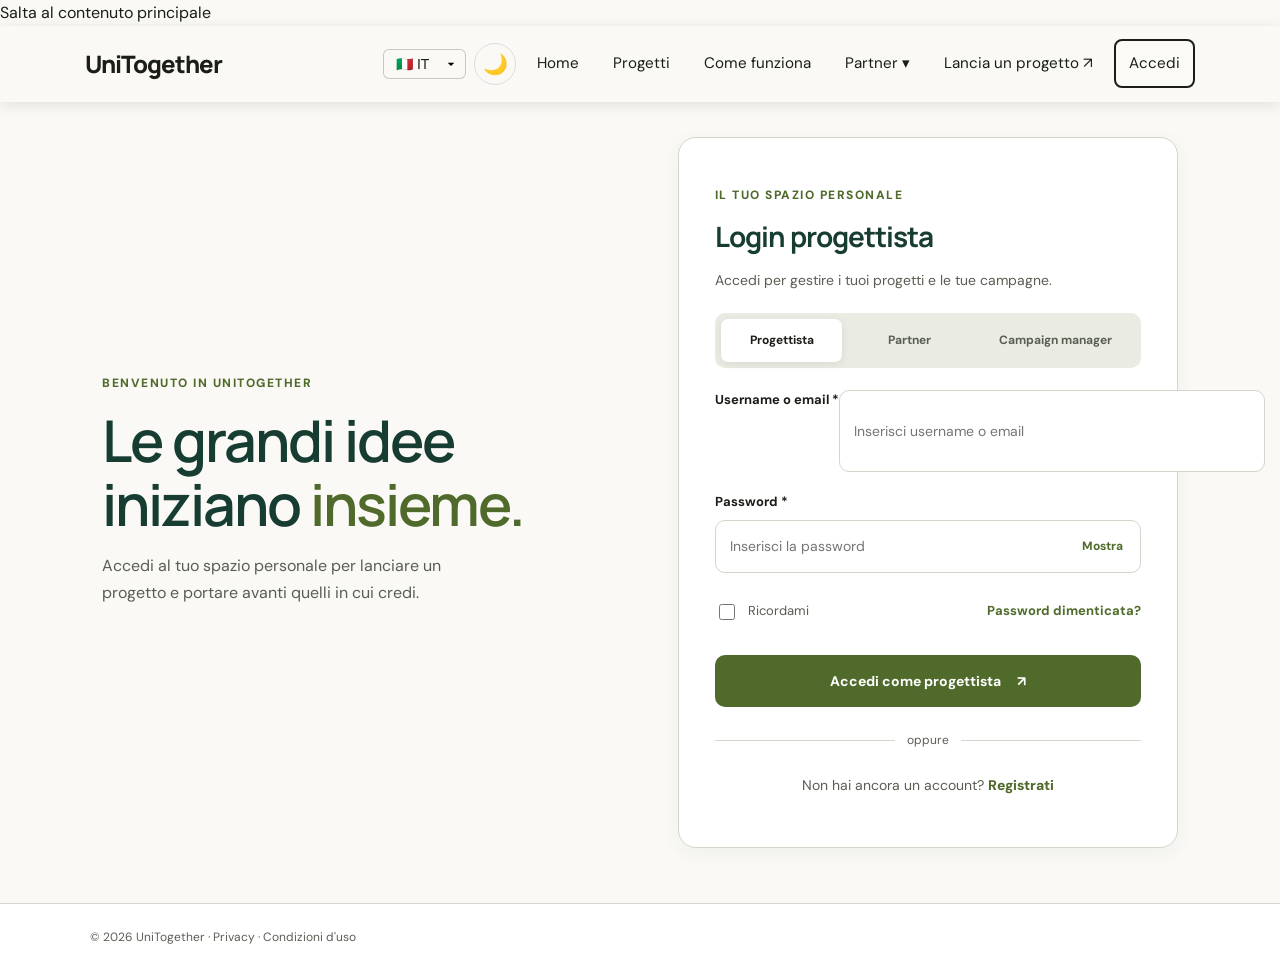
==== commit 343058c9: "Add files via upload" ====
--- a/assignment3_gruppoAC/src/aggiungi.html
+++ b/assignment3_gruppoAC/src/aggiungi.html
@@ -7,53 +7,25 @@
 
     <link rel="stylesheet" href="../stile/stile.css">
     <style>
-        /* Regole per il criterio WCAG 1.4.10 (Reflow - Tech C33) */
-        html, body {
-            max-width: 100%;
-            overflow-x: hidden;
-        }
-        .add-project-page,
-        .add-project-layout,
-        .wizard-sidebar,
-        .wizard-content,
-        form,
-        .wizard-panel.active,
-        .field-group,
-        .field-row,
-        .category-options,
-        .category-option,
-        .review-checkbox,
-        .wizard-actions {
+        .field-group {
             display: flex;
+            flex-direction: column;
             flex-wrap: wrap;
             width: 100%;
             max-width: 100%;
-            box-sizing: border-box;
         }
-        .wizard-panel {
-            display: none;
+        .category-option, .review-checkbox {
+            display: flex;
+            flex-wrap: wrap;
+            max-width: 100%;
         }
-        .field-group {
-            flex-direction: column;
-        }
-        label,
-        input,
-        select,
-        textarea,
-        .field-group label,
-        .field-group input:not([type="radio"]):not([type="checkbox"]),
-        .field-group textarea {
-            width: 100%;
+        label, input, select, textarea {
             max-width: 100%;
             box-sizing: border-box;
         }
-        .field-group input:not([type="radio"]):not([type="checkbox"]),
+        .field-group input:not([type="radio"]):not([type="checkbox"]):not([type="file"]),
         .field-group textarea {
-            flex: 1 1 100%;
-        }
-        .category-option input[type="radio"],
-        .review-checkbox input[type="checkbox"] {
-            width: auto;
+            width: 100%;
         }
         .group-label {
             display: block;
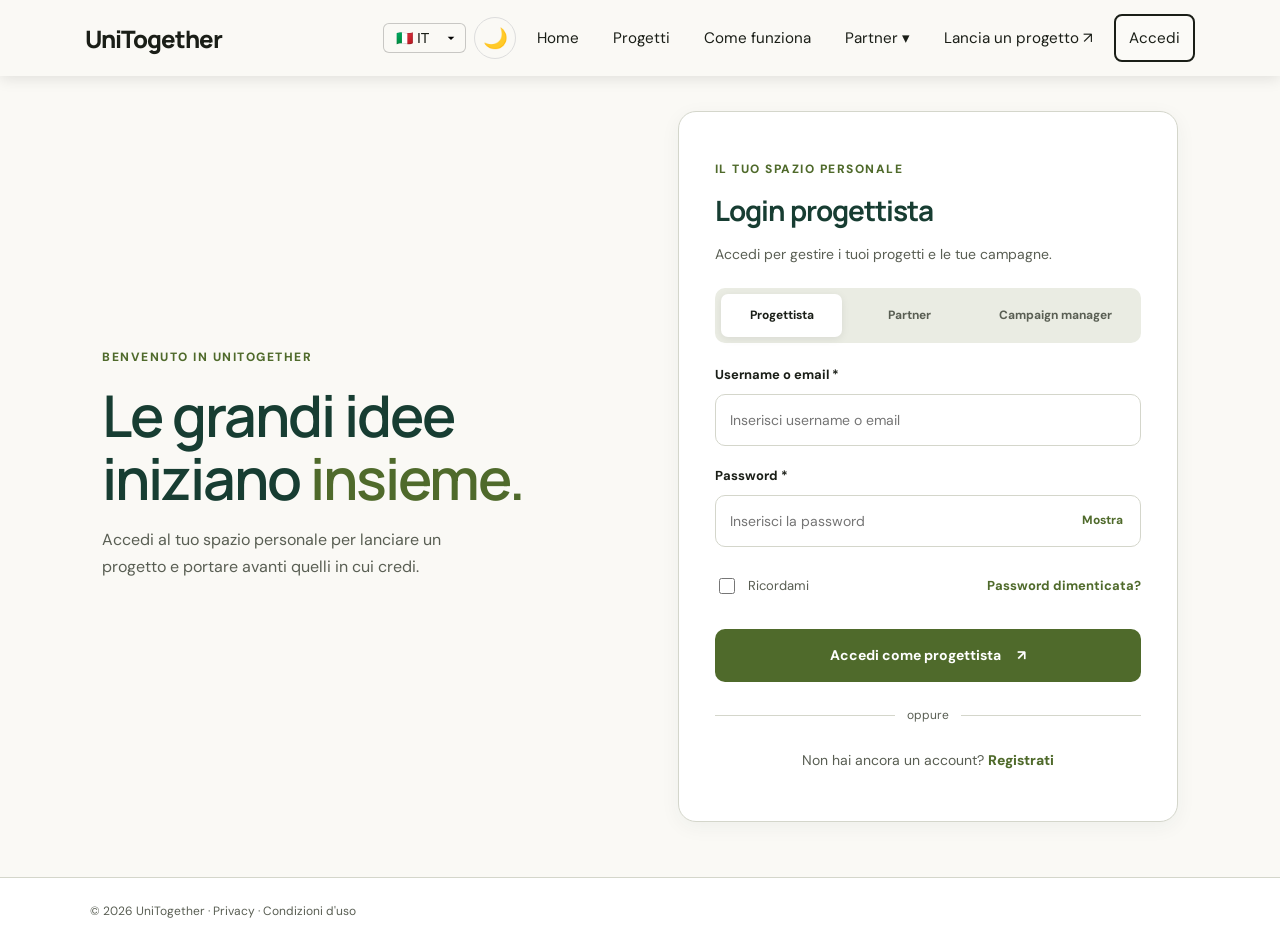
==== commit 3bf77890: "Add files via upload Non al 100% login, registrazione e aggiungi" ====
--- a/assignment3_gruppoAC/src/aggiungi.html
+++ b/assignment3_gruppoAC/src/aggiungi.html
@@ -4,42 +4,10 @@
     <meta charset="UTF-8">
     <meta name="viewport" content="width=device-width, initial-scale=1.0">
     <title>Lancia un progetto | UniTogether</title>
-
     <link rel="stylesheet" href="../stile/stile.css">
-    <style>
-        .field-group {
-            display: flex;
-            flex-direction: column;
-            flex-wrap: wrap;
-            width: 100%;
-            max-width: 100%;
-        }
-        .category-option, .review-checkbox {
-            display: flex;
-            flex-wrap: wrap;
-            max-width: 100%;
-        }
-        label, input, select, textarea {
-            max-width: 100%;
-            box-sizing: border-box;
-        }
-        .field-group input:not([type="radio"]):not([type="checkbox"]):not([type="file"]),
-        .field-group textarea {
-            width: 100%;
-        }
-        .group-label {
-            display: block;
-            font-size: .92rem;
-            font-weight: 700;
-            margin-bottom: 9px;
-            width: 100%;
-        }
-    </style>
-
     <script src="../js/app.js" defer></script>
     <script src="../js/aggiungi.js" defer></script>
 </head>
-
 <body>
 <a href="#mainContent" class="skip-link">Salta al contenuto principale</a>
 
--- a/assignment3_gruppoAC/stile/stile.css
+++ b/assignment3_gruppoAC/stile/stile.css
@@ -25,23 +25,20 @@
 
 .project-filters {
     display: grid;
-    grid-template-columns: 1.1fr 1.1fr 1.1fr;
+    grid-template-columns: 1.8fr 1.1fr 1.1fr;
     gap: 12px;
     align-items: end;
     margin: 24px 0;
 }
 
 .project-filters label {
-    display: block;
     font-weight: 600;
-    margin-bottom: 6px;
 }
 
 .project-filters input,
 .project-filters select {
     width: 100%;
     min-width: 0;
-    box-sizing: border-box;
     padding: 12px;
     border: 1px solid #d4dbe2;
     border-radius: 8px;
@@ -2545,40 +2542,100 @@
     border: 0;
 }
 
-/* Fix WCAG 1.4.10 (Reflow - Tech C33): Flexbox, width e max-width per label e input */
+/* =========================================
+   SKIP LINK (Invisibile, appare solo con TAB)
+   ========================================= */
+.skip-link {
+    position: absolute;
+    top: -100px;
+    left: 16px;
+    z-index: 9999;
+    padding: 10px 16px;
+    background: var(--green-dark, #4f6a2b);
+    color: #ffffff;
+    font-weight: 700;
+    border-radius: 8px;
+    text-decoration: none;
+    transition: top 0.2s ease;
+}
+
+.skip-link:focus {
+    top: 12px;
+    outline: 3px solid var(--focus-ring, #2e4317);
+}
+
+/* =========================================
+   REFLOW E ALLINEAMENTO FORM (WCAG 1.4.10 - Tech C38)
+   ========================================= */
 form,
 .form-group,
-.password-box,
-.login-options,
-.remember {
-    display: flex;
+.field-group {
+    display: flex;
+    flex-direction: column;
     flex-wrap: wrap;
     width: 100%;
     max-width: 100%;
     box-sizing: border-box;
 }
 
-.form-group {
-    flex-direction: column;
+.password-box {
+    display: flex;
+    flex-wrap: wrap;
+    width: 100%;
+    max-width: 100%;
+    position: relative;
+    box-sizing: border-box;
+}
+
+.remember,
+.terms,
+.review-checkbox {
+    display: flex;
+    flex-wrap: wrap;
+    align-items: center;
+    gap: 10px;
+    max-width: 100%;
+    box-sizing: border-box;
+}
+
+.remember {
+    width: auto;
+}
+
+.terms,
+.review-checkbox {
+    width: 100%;
+}
+
+.remember label,
+.terms label,
+.review-checkbox label {
+    width: auto;
+    max-width: calc(100% - 30px);
+    margin-bottom: 0;
+}
+
+.remember input[type="checkbox"],
+.terms input[type="checkbox"],
+.review-checkbox input[type="checkbox"],
+.category-option input[type="radio"] {
+    width: 16px;
+    max-width: 100%;
 }
 
 label,
 input,
 select,
-textarea,
-.form-group label,
-.form-group input:not([type="checkbox"]) {
+textarea {
+    width: 100%;
     max-width: 100%;
     box-sizing: border-box;
 }
 
-.form-group input:not([type="checkbox"]),
-.password-box input {
+.group-label {
+    display: block;
+    font-size: 0.92rem;
+    font-weight: 700;
+    margin-bottom: 9px;
     width: 100%;
-    flex: 1 1 100%;
-}
-
-.remember {
-    width: auto;
-    align-items: center;
 }
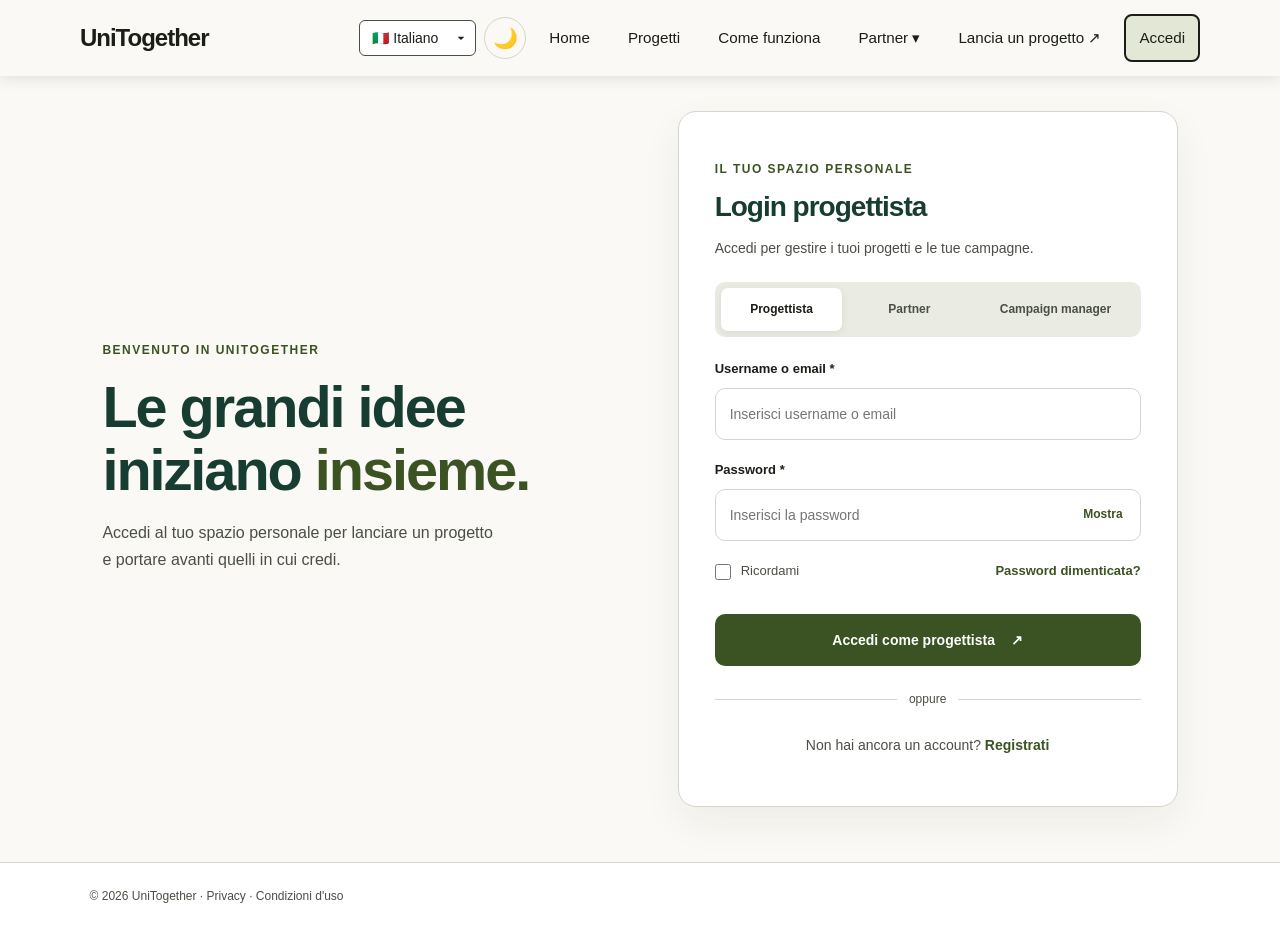
==== commit 03bbbdb5: "correzione_per_validatore" ====
--- a/assignment3_gruppoAC/src/aggiungi.html
+++ b/assignment3_gruppoAC/src/aggiungi.html
@@ -4,10 +4,42 @@
     <meta charset="UTF-8">
     <meta name="viewport" content="width=device-width, initial-scale=1.0">
     <title>Lancia un progetto | UniTogether</title>
+
     <link rel="stylesheet" href="../stile/stile.css">
+    <style>
+        .field-group {
+            display: flex;
+            flex-direction: column;
+            flex-wrap: wrap;
+            width: 100%;
+            max-width: 100%;
+        }
+        .category-option, .review-checkbox {
+            display: flex;
+            flex-wrap: wrap;
+            max-width: 100%;
+        }
+        label, input, select, textarea {
+            max-width: 100%;
+            box-sizing: border-box;
+        }
+        .field-group input:not([type="radio"]):not([type="checkbox"]):not([type="file"]),
+        .field-group textarea {
+            width: 100%;
+        }
+        .group-label {
+            display: block;
+            font-size: .92rem;
+            font-weight: 700;
+            margin-bottom: 9px;
+            width: 100%;
+        }
+    </style>
+
     <script src="../js/app.js" defer></script>
     <script src="../js/aggiungi.js" defer></script>
 </head>
+
 <body>
 <a href="#mainContent" class="skip-link">Salta al contenuto principale</a>
 
@@ -26,16 +58,16 @@
         <div class="language-selector">
             <label for="languageSelect" class="sr-only">Seleziona lingua</label>
             <select id="languageSelect" name="language" autocomplete="language" onchange="cambiaLinguaGoogle(this.value)" aria-label="Seleziona lingua">
-                <option value="it">🇮🇹 IT</option>
-                <option value="en">🇬🇧 EN</option>
-                <option value="es">🇪🇸 ES</option>
-                <option value="fr">🇫🇷 FR</option>
-                <option value="de">🇩🇪 DE</option>
+                <option value="it">🇮🇹 Italiano</option>
+                <option value="en">🇬🇧 English</option>
+                <option value="es">🇪🇸 Español</option>
+                <option value="fr">🇫🇷 Français</option>
+                <option value="de">🇩🇪 Deutsch</option>
             </select>
         </div>
 
         <!-- Contenitore nascosto per Google Translate ignorato dagli screen reader -->
-        <div id="google_translate_element" hidden aria-hidden="true"></div>
+        <div id="google_translate_element" hidden></div>
 
         <button
                 id="themeToggle"
@@ -259,7 +291,7 @@
 
                             <label for="catAmbiente" class="category-option green">
                                 <input type="radio" id="catAmbiente" name="category"
-                                       value="ambiente" autocomplete="off" required>
+                                       value="ambiente" required>
                                 <span aria-hidden="true">🌱</span>
                                 <strong>Ambiente</strong>
                                 <small>Sostenibilità e natura</small>
@@ -267,7 +299,7 @@
 
                             <label for="catCultura" class="category-option purple">
                                 <input type="radio" id="catCultura" name="category"
-                                       value="cultura" autocomplete="off">
+                                       value="cultura">
                                 <span aria-hidden="true">🎨</span>
                                 <strong>Cultura</strong>
                                 <small>Arte e conoscenza</small>
@@ -275,7 +307,7 @@
 
                             <label for="catTecnologia" class="category-option blue">
                                 <input type="radio" id="catTecnologia" name="category"
-                                       value="tecnologia" autocomplete="off">
+                                       value="tecnologia">
                                 <span aria-hidden="true">💡</span>
                                 <strong>Tecnologia</strong>
                                 <small>Innovazione e ricerca</small>
@@ -283,7 +315,7 @@
 
                             <label for="catSociale" class="category-option orange">
                                 <input type="radio" id="catSociale" name="category"
-                                       value="sociale" autocomplete="off">
+                                       value="sociale">
                                 <span aria-hidden="true">🤝</span>
                                 <strong>Sociale</strong>
                                 <small>Comunità e inclusione</small>
@@ -375,7 +407,6 @@
                         <label for="projectImage">Immagine di copertina</label>
 
                         <input type="file" id="projectImage" name="projectImage"
-                               autocomplete="off"
                                accept="image/png,image/jpeg,image/webp">
 
                         <small>
@@ -418,7 +449,7 @@
                     <div id="projectReview" class="project-review"></div>
 
                     <div class="review-checkbox">
-                        <input type="checkbox" id="confirmProject" name="confirmProject" autocomplete="off">
+                        <input type="checkbox" id="confirmProject" name="confirmProject">
                         <label for="confirmProject">
                             Confermo che le informazioni inserite sono corrette
                             e che il progetto rispetta le condizioni di utilizzo. <strong>*</strong>
--- a/assignment3_gruppoAC/stile/stile.css
+++ b/assignment3_gruppoAC/stile/stile.css
@@ -1,37 +1,116 @@
-@import url('https://fonts.googleapis.com/css2?family=DM+Sans:wght@400;500;600;700&family=Manrope:wght@400;500;600;700;800&display=swap');
-
-
 /* Pagine catalogo, dettaglio e informazioni */
 
 [hidden] {
     display: none !important;
 }
 
+:root {
+    --bg: #faf9f5;
+    --green: #cbe665;
+    --green-dark: #3b5323;
+    --text: #1a1e17;
+    --muted: #4a4f45;
+    --border: #d4d6cb;
+    --white: #ffffff;
+    --focus-ring: #1a1e17;
+    --error: #a6261d;
+    --success: #3b5e22;
+}
+
+*, *::before, *::after {
+    box-sizing: border-box;
+}
+
+html {
+    scroll-behavior: smooth;
+}
+
+body {
+    margin: 0;
+    background-color: var(--bg);
+    color: var(--text);
+    font-family: 'DM Sans', sans-serif;
+    font-size: 1rem;
+    line-height: 1.6;
+    -webkit-font-smoothing: antialiased;
+}
+
+a {
+    color: inherit;
+    text-decoration: none;
+}
+
+button, input, select, textarea {
+    font: inherit;
+}
+
+/* Focus visibile conforme a G195 su tutti gli elementi interattivi */
+a:focus,
+a:focus-visible,
+button:focus,
+button:focus-visible,
+input:focus,
+input:focus-visible,
+select:focus,
+select:focus-visible,
+textarea:focus,
+textarea:focus-visible,
+summary:focus,
+summary:focus-visible,
+.btn:focus,
+.btn:focus-visible,
+.partner-btn:focus,
+.partner-btn:focus-visible,
+.submenu-btn:focus,
+.submenu-btn:focus-visible,
+.language-selector select:focus,
+.language-selector select:focus-visible {
+    outline: 3px solid #1a1e17 !important;
+    outline-offset: 2px !important;
+}
+
+html[data-theme="dark"] a:focus,
+html[data-theme="dark"] a:focus-visible,
+html[data-theme="dark"] button:focus,
+html[data-theme="dark"] button:focus-visible,
+html[data-theme="dark"] input:focus,
+html[data-theme="dark"] input:focus-visible,
+html[data-theme="dark"] select:focus,
+html[data-theme="dark"] select:focus-visible,
+html[data-theme="dark"] textarea:focus,
+html[data-theme="dark"] textarea:focus-visible {
+    outline: 3px solid #ffffff !important;
+    outline-offset: 2px !important;
+}
+
 .page-hero {
-    padding: 44px 0 28px;
-    max-width: 770px;
+    padding: 2.75rem 0 1.75rem;
+    max-width: 48.125rem;
 }
 
 .page-hero h1 {
-    margin: 10px 0 16px;
+    margin: 0.625rem 0 1rem;
 }
 
 .eyebrow {
-    font-size: 0.8rem;
-    font-weight: 700;
-    letter-spacing: 0.08em;
+    color: var(--green-dark);
+    font-size: 0.75rem;
+    font-weight: 800;
+    letter-spacing: 0.09375rem;
     text-transform: uppercase;
 }
 
 .project-filters {
     display: grid;
     grid-template-columns: 1.8fr 1.1fr 1.1fr;
-    gap: 12px;
+    gap: 0.75rem;
     align-items: end;
-    margin: 24px 0;
+    margin: 1.5rem 0;
 }
 
 .project-filters label {
+    display: block;
+    margin-bottom: 0.375rem;
     font-weight: 600;
 }
 
@@ -39,10 +118,11 @@
 .project-filters select {
     width: 100%;
     min-width: 0;
-    padding: 12px;
+    padding: 0.75rem;
     border: 1px solid #d4dbe2;
-    border-radius: 8px;
-    background: white;
+    border-radius: 0.5rem;
+    background-color: #ffffff;
+    color: var(--text);
     font: inherit;
 }
 
@@ -50,91 +130,109 @@
 .feature-grid {
     display: grid;
     grid-template-columns: repeat(3, minmax(0, 1fr));
-    gap: 24px;
-    margin: 24px 0 48px;
+    gap: 1.5rem;
+    margin: 1.5rem 0 3rem;
 }
 
 .project-card,
 .card {
-    border: 1px solid #e2e7ec;
-    border-radius: 14px;
+    border: 1px solid var(--border);
+    border-radius: 0.875rem;
     overflow: hidden;
-    background: #fff;
-    box-shadow: 0 5px 20px rgb(23 61 50 / 5%);
+    background-color: #ffffff;
+    color: #1a1e17;
+    box-shadow: 0 5px 20px rgba(23, 61, 50, 0.05);
 }
 
 .project-content,
 .card {
-    padding: 22px;
+    padding: 1.375rem;
 }
 
 .project-image {
-    min-height: 170px;
+    min-height: 10.625rem;
     display: grid;
     place-items: center;
-    margin-bottom: 20px;
-    padding: 20px;
-    border-radius: 10px;
-    color: #fff;
-    font-size: 20px;
+    margin-bottom: 1.25rem;
+    padding: 1.25rem;
+    border-radius: 0.625rem;
+    background-color: #3b5323;
+    color: #ffffff;
+    font-size: 1.25rem;
     letter-spacing: 0.08em;
 }
 
+.project-image span {
+    background-color: #1a1e17 !important;
+    color: #ffffff !important;
+    padding: 0.25rem 0.625rem;
+    border-radius: 0.375rem;
+    font-weight: 700;
+}
+
 .project-image-green {
-    background: linear-gradient(135deg, #176b55, #8ac7a5);
+    background-color: #3b5323 !important;
 }
 
 .project-image-blue {
-    background: linear-gradient(135deg, #214e91, #7cb9e8);
+    background-color: #1b365d !important;
 }
 
 .project-image-orange {
-    background: linear-gradient(135deg, #a74d22, #f3b36b);
+    background-color: #8a3c16 !important;
 }
 
 .project-image-purple {
-    background: linear-gradient(135deg, #573d84, #b7a0e5);
+    background-color: #462f6d !important;
 }
 
 .progress-track {
     width: 100%;
-    height: 9px;
+    height: 0.5625rem;
     overflow: hidden;
     border-radius: 999px;
-    background: #e8edf1;
-    margin: 14px 0;
+    background-color: #e8edf1;
+    margin: 0.875rem 0;
 }
 
 .progress-track span {
     display: block;
     height: 100%;
     border-radius: inherit;
-    background: #248365;
+    background-color: #1f6b52;
 }
 
 .project-content .btn,
 .project-summary .btn {
     display: inline-block;
-    margin-top: 10px;
+    margin-top: 0.625rem;
 }
 
 .project-detail {
     display: grid;
-    grid-template-columns: minmax(0, 2fr) minmax(260px, 1fr);
-    gap: 32px;
+    grid-template-columns: minmax(0, 2fr) minmax(16.25rem, 1fr);
+    gap: 2rem;
     align-items: start;
-    padding-bottom: 48px;
+    padding-bottom: 3rem;
 }
 
 .detail-image {
-    min-height: 260px;
-    border-radius: 14px;
-    margin-bottom: 28px;
+    min-height: 16.25rem;
+    border-radius: 0.875rem;
+    margin-bottom: 1.75rem;
+}
+
+.project-subtitle {
+    font-size: 1.15rem;
+    color: var(--muted);
+    font-weight: 500;
+    margin-top: -0.5rem;
+    margin-bottom: 1.5rem;
 }
 
 .project-summary {
     position: sticky;
-    top: 20px;
+    top: 1.25rem;
 }
 
 .project-summary .btn {
@@ -144,19 +242,19 @@
 
 .small-text {
     font-size: 0.88rem;
-    opacity: 0.8;
+    color: var(--muted);
 }
 
 .steps-list {
-    padding-left: 24px;
+    padding-left: 1.5rem;
 }
 
 .steps-list li {
-    padding: 8px 0 18px 8px;
+    padding: 0.5rem 0 1.125rem 0.5rem;
 }
 
 .faq-item {
-    padding: 18px 0;
+    padding: 1.125rem 0;
     border-bottom: 1px solid #e2e7ec;
 }
 
@@ -170,98 +268,36 @@
 }
 
 .cta-section {
-    margin: 48px 0;
-    padding: 32px;
-    border-radius: 16px;
-    background: #f1f6f3;
+    margin: 3rem 0;
+    padding: 2rem;
+    border-radius: 1rem;
+    background-color: #f1f6f3;
     border: 1px solid #e0e7df;
 }
 
 .site-footer {
-    padding: 24px;
-    margin-top: 40px;
+    padding: 1.5rem;
+    margin-top: 2.5rem;
     text-align: center;
     border-top: 1px solid #e2e7ec;
-    background: #173d32;
-    color: #fff;
-}
-
-@media (max-width: 760px) {
-    .project-filters,
-    .project-grid,
-    .feature-grid,
-    .project-detail {
-        grid-template-columns: 1fr;
-    }
-
-    .project-summary {
-        position: static;
-    }
-
-    .page-hero {
-        padding-top: 32px;
-    }
-
-    .cta-section {
-        padding: 24px;
-    }
-}
-
-:root {
-    --bg: #faf9f5;
-    --green: #cbe665;
-    --green-dark: #4f6a2b;
-    --text: #1a1e17;
-    --muted: #595e53;
-    --border: #d4d6cb;
-    --white: #ffffff;
-    --focus-ring: #2e4317;
-    --error: #b3392f;
-    --success: #527a33;
-}
-
-*, *::before, *::after {
-    box-sizing: border-box;
-}
-
-body {
-    margin: 0;
-    background: var(--bg);
-    color: var(--text);
-    font-family: 'DM Sans', sans-serif;
-    line-height: 1.6;
-    -webkit-font-smoothing: antialiased;
-}
-
-a {
-    color: inherit;
-    text-decoration: none;
-}
-
-button, input {
-    font: inherit;
-}
-
-/* Accessibilità migliorata: Focus visibile per navigazione da tastiera */
-button:focus-visible, a:focus-visible, input:focus-visible {
-    outline: 3px solid var(--focus-ring);
-    outline-offset: 2px;
+    background-color: #173d32;
+    color: #ffffff;
 }
 
 .navbar {
-    min-height: 78px;
-    padding: 15px 7%;
+    min-height: 4.875rem;
+    padding: 0.9375rem 7%;
     display: flex;
     justify-content: space-between;
     align-items: center;
-    gap: 25px;
+    gap: 1.5625rem;
     border-bottom: 1px solid var(--border);
-    background: var(--white);
+    background-color: var(--white);
 }
 
 .logo {
-    font: 800 22px 'Manrope', sans-serif;
-    letter-spacing: -1px;
+    font: 800 1.375rem 'Manrope', sans-serif;
+    letter-spacing: -0.0625rem;
     white-space: nowrap;
 }
 
@@ -273,11 +309,11 @@
 .navigation, .nav-actions {
     display: flex;
     align-items: center;
-    gap: 25px;
+    gap: 1.5625rem;
 }
 
 .navigation a, .back-link {
-    font-size: 14px;
+    font-size: 0.875rem;
     font-weight: 600;
     color: var(--muted);
 }
@@ -290,15 +326,16 @@
     display: inline-flex;
     align-items: center;
     justify-content: space-between;
-    gap: 16px;
-    padding: 14px 20px;
+    gap: 1rem;
+    padding: 0.875rem 1.25rem;
     border: 1px solid transparent;
-    border-radius: 10px;
-    font-size: 14px;
+    border-radius: 0.625rem;
+    font-size: 0.875rem;
     font-weight: 700;
     cursor: pointer;
     transition: transform 0.2s ease, background-color 0.2s ease;
-    background: lightgray;
+    background-color: #e2e5dc;
+    color: #1a1e17;
 }
 
 .btn:hover {
@@ -306,57 +343,53 @@
 }
 
 .primary-btn {
-    background: var(--green-dark);
+    background-color: var(--green-dark);
     color: var(--white);
 }
 
 .secondary-btn {
     border-color: var(--border);
-    background: transparent;
+    background-color: #faf9f5;
     color: var(--text);
 }
 
 .dark-btn {
-    background: var(--text);
-    color: var(--white);
+    background-color: #1a1e17;
+    color: #ffffff;
 }
 
 .small-btn {
-    padding: 10px 14px;
-    font-size: 13px;
+    padding: 0.625rem 0.875rem;
+    font-size: 0.8125rem;
 }
 
 .menu-toggle {
     display: none;
     border: 0;
-    background: none;
-    font-size: 24px;
+    background-color: #faf9f5;
+    color: #1a1e17;
+    font-size: 1.6875rem;
     cursor: pointer;
+    padding: 0.3125rem;
 }
 
 /* HOME */
 
 .hero {
-    min-height: 570px;
-    padding: 75px 10%;
+    min-height: 35.625rem;
+    padding: 4.6875rem 10%;
     display: grid;
     grid-template-columns: 1fr 1fr;
-    gap: 50px;
+    gap: 3.125rem;
     align-items: center;
-}
-
-.eyebrow {
-    color: var(--green-dark);
-    font-size: 12px;
-    font-weight: 800;
-    letter-spacing: 1.5px;
-    text-transform: uppercase;
+    background-color: #faf9f5;
+    color: #1a1e17;
 }
 
 .hero h1, .login-intro h1, .registration-intro h1 {
-    font: 600 clamp(36px, 4.5vw, 60px)/1.1 'Manrope', sans-serif;
-    letter-spacing: -2px;
-    margin: 16px 0;
+    font: 600 clamp(2.25rem, 4.5vw, 3.75rem)/1.1 'Manrope', sans-serif;
+    letter-spacing: -0.125rem;
+    margin: 1rem 0;
 }
 
 .hero h1 span, .login-intro h1 span,
@@ -365,24 +398,24 @@
 }
 
 .hero-text > p:not(.eyebrow) {
-    max-width: 480px;
-    color: var(--muted);
-    font-size: 16px;
+    max-width: 30rem;
+    color: var(--muted);
+    font-size: 1rem;
     line-height: 1.7;
 }
 
 .hero-actions {
     display: flex;
-    gap: 12px;
+    gap: 0.75rem;
     flex-wrap: wrap;
-    margin-top: 25px;
+    margin-top: 1.5625rem;
 }
 
 .statistics {
     display: flex;
-    gap: 35px;
-    margin-top: 45px;
-    padding-top: 20px;
+    gap: 2.1875rem;
+    margin-top: 2.8125rem;
+    padding-top: 1.25rem;
     border-top: 1px solid var(--border);
 }
 
@@ -392,16 +425,16 @@
 }
 
 .statistics strong {
-    font: 800 24px 'Manrope', sans-serif;
+    font: 800 1.5rem 'Manrope', sans-serif;
 }
 
 .statistics small {
     color: var(--muted);
-    font-size: 12px;
+    font-size: 0.75rem;
 }
 
 .hero-illustration {
-    min-height: 400px;
+    min-height: 25rem;
     display: grid;
     place-items: center;
     position: relative;
@@ -409,77 +442,77 @@
 
 .illustration-circle {
     position: absolute;
-    width: 330px;
-    height: 330px;
+    width: 20.625rem;
+    height: 20.625rem;
     display: grid;
     place-items: center;
     border: 1px solid var(--border);
     border-radius: 50%;
     color: #d1d9c2;
-    font-size: 240px;
+    font-size: 15rem;
 }
 
 .illustration-card {
     position: relative;
     z-index: 1;
-    width: min(320px, 90%);
-    padding: 24px;
-    background: var(--white);
+    width: min(20rem, 90%);
+    padding: 1.5rem;
+    background-color: var(--white);
     border: 1px solid var(--border);
-    border-radius: 18px;
+    border-radius: 1.125rem;
     box-shadow: 0 20px 45px rgba(26, 30, 23, 0.08);
     transform: rotate(2deg);
 }
 
 .badge {
     display: inline-block;
-    padding: 6px 12px;
-    border-radius: 20px;
-    background: #e8f2d1;
+    padding: 0.375rem 0.75rem;
+    border-radius: 1.25rem;
+    background-color: #e8f2d1;
     color: var(--green-dark);
-    font-size: 11px;
+    font-size: 0.6875rem;
     font-weight: 800;
 }
 
 .illustration-art {
-    height: 130px;
-    margin: 15px 0;
-    border-radius: 10px;
-    background: #edf5db;
+    height: 8.125rem;
+    margin: 0.9375rem 0;
+    border-radius: 0.625rem;
+    background-color: #edf5db;
     display: grid;
     place-items: center;
-    font-size: 70px;
+    font-size: 4.375rem;
 }
 
 .illustration-card h3, .project-card h3 {
-    font: 700 18px 'Manrope', sans-serif;
-    margin: 8px 0;
+    font: 700 1.125rem 'Manrope', sans-serif;
+    margin: 0.5rem 0;
 }
 
 .illustration-card p:not(.eyebrow),
 .project-card > p:not(.eyebrow) {
     color: var(--muted);
-    font-size: 14px;
+    font-size: 0.875rem;
 }
 
 .progress {
-    height: 8px;
-    margin: 15px 0 8px;
+    height: 0.5rem;
+    margin: 0.9375rem 0 0.5rem;
     overflow: hidden;
-    border-radius: 10px;
-    background: #e2e5dc;
+    border-radius: 0.625rem;
+    background-color: #e2e5dc;
 }
 
 .progress span {
     display: block;
     height: 100%;
-    border-radius: 10px;
-    background: var(--green-dark);
+    border-radius: 0.625rem;
+    background-color: var(--green-dark);
 }
 
 .funding {
     color: var(--muted);
-    font-size: 13px;
+    font-size: 0.8125rem;
 }
 
 .funding strong {
@@ -487,97 +520,94 @@
 }
 
 .projects-section {
-    padding: 70px 8%;
-    background: #f0f2eb;
+    padding: 4.375rem 8%;
+    background-color: #f0f2eb;
+    color: #1a1e17;
 }
 
 .section-title {
     display: flex;
     align-items: center;
     justify-content: space-between;
-    gap: 20px;
-    margin-bottom: 30px;
+    gap: 1.25rem;
+    margin-bottom: 1.875rem;
 }
 
 .section-title h2 {
-    font: 600 clamp(28px, 3vw, 40px) 'Manrope', sans-serif;
-    letter-spacing: -1.5px;
-    margin: 8px 0;
-}
-
-.project-grid {
-    display: grid;
-    grid-template-columns: repeat(3, minmax(0, 1fr));
-    gap: 24px;
+    font: 600 clamp(1.75rem, 3vw, 2.5rem) 'Manrope', sans-serif;
+    letter-spacing: -0.09375rem;
+    margin: 0.5rem 0;
 }
 
 .project-card {
-    padding: 24px;
+    padding: 1.5rem;
     border: 1px solid var(--border);
-    border-radius: 16px;
-    background: var(--white);
+    border-radius: 1rem;
+    background-color: var(--white);
     transition: transform 0.2s ease, box-shadow 0.2s ease;
 }
 
 .project-card:hover {
-    transform: translateY(-4px);
-    box-shadow: 0 12px 30px rgba(26, 30, 23, 0.06);
-}
-
-.green-art { background: #e2efcb; color: var(--green-dark); }
-.lilac-art { background: #eee8f9; color: #5f5791; }
-.orange-art { background: #fae6d4; color: #9c5d28; }
+    transform: translateY(-3px);
+    box-shadow: 0 10px 26px rgba(23, 61, 50, 0.1);
+}
+
+.green-art { background-color: #e2efcb; color: var(--green-dark); }
+.lilac-art { background-color: #eee8f9; color: #4a4275; }
+.orange-art { background-color: #fae6d4; color: #7c481c; }
 
 .project-card .back-link {
     display: inline-block;
-    margin-top: 12px;
+    margin-top: 0.75rem;
     color: var(--green-dark);
     font-weight: 700;
 }
 
 .call-to-action {
-    margin: 50px 8%;
-    padding: 40px;
-    border-radius: 18px;
-    background: var(--green-dark);
-    color: var(--text);
+    margin: 3.125rem 8%;
+    padding: 2.5rem;
+    border-radius: 1.125rem;
+    background-color: #e6eed6;
+    color: #1a1e17;
     display: flex;
     align-items: center;
     justify-content: space-between;
-    gap: 25px;
+    gap: 1.5625rem;
 }
 
 .call-to-action h2 {
-    font: 700 28px 'Manrope', sans-serif;
-    margin: 8px 0;
+    font: 700 1.75rem 'Manrope', sans-serif;
+    margin: 0.5rem 0;
+    color: #173d32;
 }
 
 .call-to-action p {
-    font-size: 14px;
+    font-size: 0.875rem;
+    color: #1a1e17;
 }
 
 .footer-simple {
-    padding: 24px 7%;
+    padding: 1.5rem 7%;
     border-top: 1px solid var(--border);
-    color: var(--muted);
-    font-size: 12px;
-    background: var(--white);
+    color: #4a4f45;
+    font-size: 0.75rem;
+    background-color: #ffffff;
 }
 
 /* LOGIN E REGISTRAZIONE */
 
 .auth-page {
     min-height: 100vh;
-    background: var(--bg);
+    background-color: var(--bg);
 }
 
 .auth-page .navbar {
     border-bottom: 0;
-    background: transparent;
+    background-color: transparent;
 }
 
 .login-layout, .registration-layout {
-    padding: 35px 8% 55px;
+    padding: 2.1875rem 8% 3.4375rem;
     display: grid;
     grid-template-columns: 1fr 1fr;
     gap: 7%;
@@ -585,99 +615,99 @@
 }
 
 .login-intro, .registration-intro {
-    padding: 35px 0;
+    padding: 2.1875rem 0;
 }
 
 .login-intro > p:not(.eyebrow),
 .registration-intro > p:not(.eyebrow) {
-    max-width: 400px;
-    color: var(--muted);
-    font-size: 16px;
+    max-width: 25rem;
+    color: var(--muted);
+    font-size: 1rem;
     line-height: 1.7;
 }
 
 .login-card, .registration-card {
     width: 100%;
-    max-width: 500px;
-    padding: 36px;
-    background: var(--white);
+    max-width: 31.25rem;
+    padding: 2.25rem;
+    background-color: var(--white);
     border: 1px solid var(--border);
-    border-radius: 18px;
+    border-radius: 1.125rem;
     box-shadow: 0 15px 40px rgba(26, 30, 23, 0.06);
 }
 
 .login-card h2, .registration-card h2 {
-    margin: 8px 0;
-    font: 700 28px 'Manrope', sans-serif;
-    letter-spacing: -1px;
+    margin: 0.5rem 0;
+    font: 700 1.75rem 'Manrope', sans-serif;
+    letter-spacing: -0.0625rem;
 }
 
 .login-card > p:not(.eyebrow),
 .muted {
     color: var(--muted);
-    font-size: 14px;
+    font-size: 0.875rem;
 }
 
 .login-types {
     display: grid;
     grid-template-columns: 1fr 1fr 1.3fr;
-    gap: 6px;
-    padding: 6px;
-    margin: 22px 0;
-    border-radius: 10px;
-    background: #eaece3;
+    gap: 0.375rem;
+    padding: 0.375rem;
+    margin: 1.375rem 0;
+    border-radius: 0.625rem;
+    background-color: #eaece3;
 }
 
 .role {
-    padding: 12px 6px;
+    padding: 0.75rem 0.375rem;
     border: 0;
-    border-radius: 7px;
-    background: transparent;
-    color: var(--muted);
-    font-size: 12px;
+    border-radius: 0.4375rem;
+    background-color: transparent;
+    color: var(--muted);
+    font-size: 0.75rem;
     font-weight: 700;
     cursor: pointer;
     transition: background-color 0.2s ease, color 0.2s ease;
 }
 
 .role.active {
-    background: var(--white);
+    background-color: var(--white);
     color: var(--text);
     box-shadow: 0 2px 8px rgba(0, 0, 0, 0.08);
 }
 
 .form-group {
     min-width: 0;
-    margin-bottom: 20px;
+    margin-bottom: 1.25rem;
 }
 
 .form-group label {
     display: block;
-    margin-bottom: 8px;
-    font-size: 13px;
+    margin-bottom: 0.5rem;
+    font-size: 0.8125rem;
     font-weight: 700;
 }
 
-.form-group input:not([type="checkbox"]) {
+.form-group input:not([type="checkbox"]):not([type="radio"]) {
     width: 100%;
-    padding: 14px;
+    padding: 0.875rem;
     border: 1px solid var(--border);
-    border-radius: 10px;
-    background: var(--white);
+    border-radius: 0.625rem;
+    background-color: var(--white);
     color: var(--text);
-    font-size: 14px;
+    font-size: 0.875rem;
     transition: border-color 0.2s ease, box-shadow 0.2s ease;
 }
 
 .form-group input:focus {
-    outline: none;
+    outline: 3px solid #1a1e17 !important;
+    outline-offset: 2px !important;
     border-color: var(--green-dark);
-    box-shadow: 0 0 0 3px rgba(79, 106, 43, 0.15);
 }
 
 .form-group input.invalid {
     border-color: var(--error);
-    background: #fffbfa;
+    background-color: #fffbfa;
 }
 
 .form-group input.valid {
@@ -686,31 +716,33 @@
 
 .password-box {
     position: relative;
+    width: 100%;
 }
 
 .password-box input {
-    padding-right: 85px !important;
+    width: 100%;
+    padding-right: 5.3125rem !important;
 }
 
 .show-password {
     position: absolute;
     top: 50%;
-    right: 10px;
+    right: 0.625rem;
     transform: translateY(-50%);
-    padding: 8px;
+    padding: 0.5rem;
     border: 0;
-    background: transparent;
+    background-color: transparent;
     color: var(--green-dark);
-    font-size: 12px;
+    font-size: 0.75rem;
     font-weight: 700;
     cursor: pointer;
 }
 
 .error {
     display: block;
-    margin-top: 6px;
+    margin-top: 0.375rem;
     color: var(--error);
-    font-size: 12px;
+    font-size: 0.75rem;
     font-weight: 600;
 }
 
@@ -720,18 +752,18 @@
 
 .hint {
     display: block;
-    margin-top: 6px;
-    color: var(--muted);
-    font-size: 12px;
+    margin-top: 0.375rem;
+    color: var(--muted);
+    font-size: 0.75rem;
 }
 
 .login-options {
     display: flex;
     align-items: center;
     justify-content: space-between;
-    gap: 10px;
-    margin: 8px 0 22px;
-    font-size: 13px;
+    gap: 0.625rem;
+    margin: 0.5rem 0 1.375rem;
+    font-size: 0.8125rem;
 }
 
 .login-options a {
@@ -741,31 +773,37 @@
 
 .remember, .terms {
     display: flex;
-    align-items: flex-start;
-    gap: 10px;
-    font-size: 13px;
-    color: var(--muted);
+    align-items: center;
+    gap: 0.625rem;
+    font-size: 0.8125rem;
+    color: var(--muted);
+}
+
+.remember label, .terms label {
+    margin-bottom: 0;
+    cursor: pointer;
 }
 
 input[type="checkbox"] {
     accent-color: var(--green-dark);
-    margin-top: 3px;
-    width: 16px;
-    height: 16px;
+    width: 1rem;
+    height: 1rem;
+    margin: 0;
+    flex-shrink: 0;
     cursor: pointer;
 }
 
 .login-card .primary-btn,
 .registration-card .primary-btn {
     width: 100%;
-    margin-top: 10px;
+    margin-top: 0.625rem;
     justify-content: center;
 }
 
 .form-message {
     min-height: 0;
-    color: var(--green-dark);
-    font-size: 13px;
+    color: var(--error);
+    font-size: 0.8125rem;
     font-weight: 600;
 }
 
@@ -776,23 +814,23 @@
 .separator {
     display: flex;
     align-items: center;
-    gap: 12px;
-    margin: 24px 0;
-    color: var(--muted);
-    font-size: 12px;
+    gap: 0.75rem;
+    margin: 1.5rem 0;
+    color: var(--muted);
+    font-size: 0.75rem;
 }
 
 .separator::before, .separator::after {
     content: "";
     flex: 1;
     height: 1px;
-    background: var(--border);
+    background-color: var(--border);
 }
 
 .register-link {
     text-align: center;
     color: var(--muted);
-    font-size: 13px;
+    font-size: 0.8125rem;
 }
 
 .register-link a, .terms a {
@@ -803,20 +841,20 @@
 .two-columns {
     display: grid;
     grid-template-columns: 1fr 1fr;
-    gap: 16px;
+    gap: 1rem;
 }
 
 .password-rules {
     display: grid;
     grid-template-columns: 1fr 1fr;
-    gap: 6px 12px;
-    margin-top: 12px;
+    gap: 0.375rem 0.75rem;
+    margin-top: 0.75rem;
 }
 
 .password-rules p {
     margin: 0;
     color: var(--muted);
-    font-size: 12px;
+    font-size: 0.75rem;
 }
 
 .password-rules p.passed {
@@ -825,110 +863,19 @@
 }
 
 .terms {
-    margin: 14px 0;
-}
-
-@media (max-width: 850px) {
-    .navigation, .nav-actions {
-        gap: 14px;
-    }
-
-    .hero, .login-layout, .registration-layout {
-        padding-left: 6%;
-        padding-right: 6%;
-        gap: 4%;
-    }
-
-    .project-grid {
-        grid-template-columns: repeat(2, minmax(0, 1fr));
-        gap: 16px;
-    }
-}
-
-@media (max-width: 650px) {
-    .navbar {
-        padding: 15px 5%;
-    }
-
-    .navigation, .nav-actions {
-        display: none;
-    }
-
-    .menu-toggle {
-        display: block;
-    }
-
-    .hero, .login-layout, .registration-layout {
-        grid-template-columns: 1fr;
-        padding: 35px 6%;
-    }
-
-    .hero h1, .login-intro h1, .registration-intro h1 {
-        font-size: 36px;
-    }
-
-    .hero-illustration {
-        min-height: 330px;
-    }
-
-    .statistics {
-        gap: 20px;
-    }
-
-    .project-grid {
-        grid-template-columns: 1fr;
-    }
-
-    .section-title, .call-to-action {
-        align-items: flex-start;
-        flex-direction: column;
-    }
-
-    .projects-section {
-        padding: 45px 6%;
-    }
-
-    .call-to-action {
-        margin: 25px 5%;
-        padding: 28px;
-    }
-
-    .login-intro, .registration-intro {
-        padding: 10px 0;
-    }
-
-    .login-card, .registration-card {
-        padding: 24px 20px;
-    }
-
-    .two-columns {
-        grid-template-columns: 1fr;
-        gap: 0;
-    }
-
-    .password-rules {
-        grid-template-columns: 1fr;
-    }
-
-    .login-types {
-        grid-template-columns: 1fr 1fr 1.2fr;
-    }
+    margin: 0.875rem 0;
 }
 
 /* ===== LAYOUT GLOBALE ===== */
 
-html {
-    scroll-behavior: smooth;
-}
-
 .container {
-    width: min(1120px, calc(100% - 48px));
+    width: min(70rem, calc(100% - 3rem));
     margin-inline: auto;
 }
 
 main.container {
-    padding-top: 24px;
-    padding-bottom: 48px;
+    padding-top: 1.5rem;
+    padding-bottom: 3rem;
 }
 
 h1, h2, h3, p {
@@ -944,36 +891,30 @@
     font-size: clamp(2rem, 4vw, 3.25rem);
 }
 
-/* ===== NAVBAR ===== */
+/* ===== NAVBAR (Contrasto G18 Solido) ===== */
 
 .site-header {
     position: sticky;
     top: 0;
     z-index: 100;
-    background: #4f6a2b;
-    color: #fff;
-    box-shadow: 0 3px 14px rgb(0 0 0 / 10%);
-}
-
-.site-header > * {
-    max-width: 1200px;
-    margin-inline: auto;
-}
-
-.site-header {
-    padding: 0 24px;
-}
-
-.site-header {
+    background-color: #faf9f5;
+    color: #1a1e17;
+    box-shadow: 0 3px 14px rgba(0, 0, 0, 0.1);
+    padding: 0 1.5rem;
     display: flex;
     align-items: center;
     justify-content: space-between;
-    gap: 24px;
-    min-height: 76px;
+    gap: 1.5rem;
+    min-height: 4.75rem;
+}
+
+.site-header > * {
+    max-width: 75rem;
+    margin-inline: auto;
 }
 
 .site-header .logo {
-    color: #fff;
+    color: #1a1e17;
     font-size: 1.5rem;
     font-weight: 800;
     text-decoration: none;
@@ -985,94 +926,44 @@
     align-items: center;
     justify-content: flex-end;
     flex-wrap: wrap;
-    gap: 8px;
+    gap: 0.5rem;
 }
 
 .site-header nav a {
     display: inline-block;
-    padding: 10px 13px;
-    color: #fff;
-    border-radius: 8px;
+    padding: 0.625rem 0.8125rem;
+    background-color: #faf9f5;
+    color: #1a1e17;
+    border-radius: 0.5rem;
     text-decoration: none;
     font-size: 0.95rem;
-    transition: background 0.2s ease;
+    border: 2px solid transparent;
+    transition: background-color 0.2s ease;
 }
 
 .site-header nav a:hover,
 .site-header nav a:focus-visible,
 .site-header nav a[aria-current="page"] {
-    background: rgb(255 255 255 / 14%);
+    background-color: #e2e8d5;
+    color: #1a1e17;
     border: 2px solid #1a1e17;
 }
 
 /* ===== SEZIONI E CARD ===== */
 
 .section {
-    margin: 48px 0;
-}
-
-.project-card {
-    transition: transform 0.2s ease, box-shadow 0.2s ease;
-}
-
-.project-card:hover {
-    transform: translateY(-3px);
-    box-shadow: 0 10px 26px rgb(23 61 50 / 10%);
+    margin: 3rem 0;
 }
 
 .btn:not(.edit-project-btn):hover {
-    background: #7b7c7b;
-}
-
-.btn:focus-visible,
-a:focus-visible,
-input:focus-visible,
-select:focus-visible,
-button:focus-visible {
-    outline: 3px solid var(--focus-ring);
-    outline-offset: 3px;
+    background-color: #2b3d19;
+    color: #ffffff;
 }
 
 .site-footer a {
     color: #d9f1c7;
 }
 
-/* ===== RESPONSIVE ===== */
-
-@media (max-width: 760px) {
-    .container {
-        width: calc(100% - 32px);
-    }
-
-    .site-header {
-        position: static;
-        flex-direction: column;
-        align-items: stretch;
-        padding: 16px;
-        gap: 12px;
-    }
-
-    .site-header nav {
-        justify-content: flex-start;
-    }
-
-    .site-header nav a {
-        padding: 8px 10px;
-    }
-
-    .project-filters,
-    .project-grid,
-    .feature-grid,
-    .project-detail {
-        grid-template-columns: minmax(0, 1fr);
-    }
-
-    .page-hero {
-        padding-top: 28px;
-    }
-}
-
-
 /* ===== MENU A TENDINA PARTNER ===== */
 
 .partner-dropdown {
@@ -1080,41 +971,38 @@
 }
 
 .partner-btn {
-    background: transparent;
-    border: none;
-    color: white;
-    padding: 10px 13px;
-    border-radius: 8px;
+    background-color: #faf9f5;
+    border: 2px solid transparent;
+    color: #1a1e17;
+    padding: 0.625rem 0.8125rem;
+    border-radius: 0.5rem;
     font: inherit;
     font-size: 0.95rem;
     cursor: pointer;
 }
 
 .partner-btn:hover {
-    background: rgb(255 255 255 / 14%);
+    background-color: #e2e8d5;
+    color: #1a1e17;
     border: 2px solid #1a1e17;
 }
-
-/* Menu principale */
 
 .partner-menu {
     display: none;
     position: absolute;
     top: 100%;
     left: 0;
-    min-width: 210px;
-    background: #4f6a2b;
-    border-radius: 10px;
-    box-shadow: 0 5px 20px rgb(0 0 0 / 18%);
-    padding: 7px;
+    min-width: 13.125rem;
+    background-color: #3b5323;
+    border-radius: 0.625rem;
+    box-shadow: 0 5px 20px rgba(0, 0, 0, 0.18);
+    padding: 0.4375rem;
     z-index: 1000;
 }
 
 .partner-menu.active {
     display: block;
 }
-
-/* Link e pulsanti del menu */
 
 .partner-menu a,
 .submenu-btn {
@@ -1122,25 +1010,24 @@
     justify-content: space-between;
     align-items: center;
     width: 100%;
-    padding: 11px 13px;
-    color: #4f6a2b;
-    background: white;
+    padding: 0.6875rem 0.8125rem;
+    color: #1a1e17;
+    background-color: #ffffff;
     border: none;
-    border-radius: 15px;
+    border-radius: 0.9375rem;
     text-decoration: none;
     font: inherit;
-    font-size: 14px;
+    font-size: 0.875rem;
     text-align: left;
     cursor: pointer;
-    margin-bottom: 4px;
+    margin-bottom: 0.25rem;
 }
 
 .partner-menu a:hover,
 .submenu-btn:hover {
-    background: #edf2e9;
-}
-
-/* Sottomenu laterale */
+    background-color: #edf2e9;
+    color: #1a1e17;
+}
 
 .partner-item {
     position: relative;
@@ -1151,12 +1038,11 @@
     position: absolute;
     top: 0;
     left: 100%;
-    min-width: 230px;
-    background: #4f6a2b;
-    color: white;
-    border-radius: 10px;
-    box-shadow: 0 5px 20px rgb(0 0 0 / 18%);
-    padding: 7px;
+    min-width: 14.375rem;
+    background-color: #3b5323;
+    border-radius: 0.625rem;
+    box-shadow: 0 5px 20px rgba(0, 0, 0, 0.18);
+    padding: 0.4375rem;
     z-index: 1001;
 }
 
@@ -1164,86 +1050,54 @@
     display: block;
 }
 
-/* Piccola freccia */
-
 .submenu-btn span {
-    font-size: 20px;
-    color: #4f6a2b;
-}
-
-/* Accessibilità */
-
-.partner-btn:focus-visible,
-.submenu-btn:focus-visible {
-    outline: 3px solid var(--focus-ring);
-    outline-offset: 2px;
-}
-
-/* Versione smartphone */
-
-@media (max-width: 760px) {
-    .partner-dropdown {
-        width: 100%;
-    }
-
-    .partner-menu {
-        position: static;
-        width: 100%;
-        box-shadow: none;
-        background: #4f6a2b;
-    }
-
-    .partner-submenu {
-        position: static;
-        width: 100%;
-        box-shadow: none;
-        background: #4f6a2b;
-        padding-left: 15px;
-        color: white;
-    }
+    font-size: 1.25rem;
+    color: #1a1e17;
+    background-color: #ffffff;
 }
 
 .partner-dropdown .partner-submenu a {
     display: block;
     width: 100%;
-    padding: 10px 13px;
-    color: #4f6a2b;
-    background: #fff;
+    padding: 0.625rem 0.8125rem;
+    color: #1a1e17;
+    background-color: #ffffff;
     text-decoration: none;
-    border-radius: 7px;
+    border-radius: 0.4375rem;
     font: inherit;
-    font-size: 14px;
+    font-size: 0.875rem;
 }
 
 .partner-dropdown .partner-submenu a:hover,
 .partner-dropdown .partner-submenu a:focus-visible {
-    color: #4f6a2b;
-    background: #e8f1f5;
-}
-
-
-/* BURGER MENU */
-
-.menu-toggle {
-    display: none;
-    border: 0;
-    background: transparent;
-    color: white;
-    font-size: 27px;
-    cursor: pointer;
-    padding: 5px;
-}
-
-/* RESPONSIVE NAVBAR */
+    color: #1a1e17;
+    background-color: #e8f1f5;
+}
+
+/* ===== RESPONSIVE ===== */
 
 @media (max-width: 850px) {
+    .navigation, .nav-actions {
+        gap: 0.875rem;
+    }
+
+    .hero, .login-layout, .registration-layout {
+        padding-left: 6%;
+        padding-right: 6%;
+        gap: 4%;
+    }
+
+    .project-grid {
+        grid-template-columns: repeat(2, minmax(0, 1fr));
+        gap: 1rem;
+    }
 
     .site-header {
         position: relative;
         display: flex;
         justify-content: flex-start;
         align-items: center;
-        gap: 16px;
+        gap: 1rem;
     }
 
     .menu-toggle {
@@ -1260,15 +1114,13 @@
         right: 0;
         z-index: 1000;
         order: 3;
-
         flex-direction: column;
         align-items: stretch;
         gap: 0;
-
-        padding: 12px 20px;
-        background: var(--white);
+        padding: 0.75rem 1.25rem;
+        background-color: var(--white);
         border: 1px solid var(--border);
-        box-shadow: 0 8px 20px rgba(0,0,0,.08);
+        box-shadow: 0 8px 20px rgba(0, 0, 0, 0.08);
     }
 
     .site-header nav.active {
@@ -1283,14 +1135,12 @@
     .site-header .partner-btn {
         display: block;
         width: 100%;
-        padding: 13px 10px;
+        padding: 0.8125rem 0.625rem;
         text-align: left;
         color: var(--text);
-        background: transparent;
+        background-color: #ffffff;
         border-bottom: 1px solid var(--border);
     }
-
-    /* Partner nel menu mobile */
 
     .partner-dropdown {
         width: 100%;
@@ -1301,7 +1151,7 @@
         width: 100%;
         box-shadow: none;
         border: 0;
-        padding-left: 12px;
+        padding-left: 0.75rem;
     }
 
     .partner-item {
@@ -1313,46 +1163,122 @@
         width: 100%;
         box-shadow: none;
         border: 0;
-        padding-left: 15px;
+        padding-left: 0.9375rem;
     }
 
     .partner-submenu a {
         color: var(--text);
-        background: #f1f4f1;
-        padding: 11px 14px;
-    }
-}
-
-[data-theme="dark"] {
-    --bg: #15171c;
-    --surface: #20232b;
-    --text: #f1f2f5;
-    --text-muted: #a5aab6;
-    --border: #363a45;
-    --primary: #918aff;
-    --primary-hover: #aaa5ff;
-    --shadow: 0 4px 16px rgba(0, 0, 0, 0.3);
+        background-color: #f1f4f1;
+        padding: 0.6875rem 0.875rem;
+    }
+}
+
+@media (max-width: 760px) {
+    .container {
+        width: calc(100% - 2rem);
+    }
+
+    .project-filters,
+    .project-grid,
+    .feature-grid,
+    .project-detail {
+        grid-template-columns: minmax(0, 1fr);
+    }
+
+    .project-summary {
+        position: static;
+    }
+
+    .page-hero {
+        padding-top: 1.75rem;
+    }
+
+    .cta-section {
+        padding: 1.5rem;
+    }
+}
+
+@media (max-width: 650px) {
+    .navbar {
+        padding: 0.9375rem 5%;
+    }
+
+    .navigation, .nav-actions {
+        display: none;
+    }
+
+    .hero, .login-layout, .registration-layout {
+        grid-template-columns: 1fr;
+        padding: 2.1875rem 6%;
+    }
+
+    .hero h1, .login-intro h1, .registration-intro h1 {
+        font-size: 2.25rem;
+    }
+
+    .hero-illustration {
+        min-height: 20.625rem;
+    }
+
+    .statistics {
+        gap: 1.25rem;
+    }
+
+    .section-title, .call-to-action {
+        align-items: flex-start;
+        flex-direction: column;
+    }
+
+    .projects-section {
+        padding: 2.8125rem 6%;
+    }
+
+    .call-to-action {
+        margin: 1.5625rem 5%;
+        padding: 1.75rem;
+    }
+
+    .login-intro, .registration-intro {
+        padding: 0.625rem 0;
+    }
+
+    .login-card, .registration-card {
+        padding: 1.5rem 1.25rem;
+    }
+
+    .two-columns {
+        grid-template-columns: 1fr;
+        gap: 0;
+    }
+
+    .password-rules {
+        grid-template-columns: 1fr;
+    }
+
+    .login-types {
+        grid-template-columns: 1fr 1fr 1.2fr;
+    }
 }
 
 .breadcrumbs {
     display: flex;
     flex-wrap: wrap;
     align-items: center;
-    gap: 8px;
-    max-width: 1200px;
-    margin: 16px auto;
-    padding: 0 24px;
-    color: var(--text-muted);
+    gap: 0.5rem;
+    max-width: 75rem;
+    margin: 1rem auto;
+    padding: 0 1.5rem;
+    color: var(--muted);
     font-size: 0.9rem;
 }
 
 .breadcrumbs a {
-    color: var(--text-muted);
+    color: var(--muted);
     text-decoration: none;
 }
 
 .breadcrumbs a:hover {
-    color: var(--primary);
+    color: var(--green-dark);
     text-decoration: underline;
 }
 
@@ -1363,128 +1289,36 @@
 
 @media (max-width: 600px) {
     .breadcrumbs {
-        width: calc(100% - 32px);
-        margin: 12px auto 20px;
+        width: calc(100% - 2rem);
+        margin: 0.75rem auto 1.25rem;
         font-size: 0.85rem;
-        gap: 6px;
+        gap: 0.375rem;
     }
 }
 
 .responsive-logo {
-    width: 100%;           /* Occupa fino al 100% dello spazio disponibile sul mobile */
-    max-width: 500px;      /* Su desktop non supererà mai questa larghezza */
-    height: auto;          /* Mantiene le proporzioni originali (aspect-ratio) */
-    object-fit: contain;   /* Assicura che il logo non venga tagliato o deformato */
+    width: 100%;
+    max-width: 31.25rem;
+    height: auto;
+    object-fit: contain;
     display: block;
-    margin: 0 auto;        /* Lo centra orizzontalmente nel contenitore */
-}
-
-/* =====================================
-   MODALITÀ SCURA AUTOMATICA
-   ===================================== */
-
-@media (prefers-color-scheme: dark) {
-
-    :root {
-        color-scheme: dark;
-
-        --bg-color: #151619;
-        --card-color: #222329;
-        --text-color: #f5f5f5;
-        --secondary-text: #c5c5cc;
-        --border-color: #383941;
-        --section-color: #1c1d22;
-    }
-
-    body {
-        background-color: var(--bg-color);
-        color: var(--text-color);
-    }
-
-    /* Header e navigazione */
-    .site-header {
-        background-color: var(--bg-color);
-        border-bottom: 1px solid var(--border-color);
-    }
-
-    .site-header a,
-    .site-header button {
-        color: var(--text-color);
-    }
-
-    /* Hero */
-    .hero,
-    .projects-section {
-        background-color: var(--bg-color);
-        color: var(--text-color);
-    }
-
-    /* Card dei progetti */
-    .project-card {
-        background-color: var(--card-color);
-        color: var(--text-color);
-        border: 1px solid var(--border-color);
-    }
-
-    .project-content {
-        background-color: var(--card-color);
-        color: var(--text-color);
-    }
-
-    .project-card h2,
-    .project-card h3,
-    .project-card p {
-        color: var(--text-color);
-    }
-
-    /* Barra di avanzamento */
-    .progress-track {
-        background-color: #454650;
-    }
-
-    .progress-track span {
-        background-color: #48d982;
-    }
-
-    /* Pulsanti */
-    .secondary-btn {
-        color: var(--text-color);
-        border-color: var(--text-color);
-    }
-
-    /* Sezioni finali */
-    .call-to-action {
-        background-color: var(--section-color);
-        color: var(--text-color);
-    }
-
-    .footer-simple {
-        background-color: var(--bg-color);
-        color: var(--secondary-text);
-        border-top: 1px solid var(--border-color);
-    }
-
-    /* Testi secondari */
-    .eyebrow,
-    .funding,
-    .section-title {
-        color: var(--secondary-text);
-    }
+    margin: 0 auto;
 }
 
 /* Pulsante cambio tema */
 .theme-toggle {
-    background: transparent;
-    border: 1px solid var(--border-color, #ddd);
+    background-color: #faf9f5;
+    color: #1a1e17;
+    border: 1px solid #d4d6cb;
     border-radius: 50%;
-    width: 42px;
-    height: 42px;
-    font-size: 20px;
+    width: 2.625rem;
+    height: 2.625rem;
+    font-size: 1.25rem;
     cursor: pointer;
     display: inline-flex;
     align-items: center;
     justify-content: center;
-    transition: background 0.3s, transform 0.3s;
+    transition: background-color 0.3s, transform 0.3s;
 }
 
 .theme-toggle:hover {
@@ -1492,26 +1326,23 @@
 }
 
 /* =========================
-   MODALITÀ SCURA
+   MODALITÀ SCURA (Tramite pulsante)
    ========================= */
 
-/* 1. Variabili ricalibrate per il tema scuro */
 html[data-theme="dark"] {
-    --bg: #151619;
-    --white: #222329;       /* Sfondo delle card, navbar e form */
-    --text: #f5f5f5;        /* Testo principale chiaro */
-    --muted: #a5aab6;       /* Testo secondario */
-    --border: #383941;      /* Bordi più scuri */
-    --green-dark: #6a7d05;  /* Verde brillante per risaltare sul nero */
-}
-
-/* 2. Sfondo generale e testo base */
+    --bg: #121316;
+    --white: #1a1b20;
+    --text: #ffffff;
+    --muted: #dcdfe6;
+    --border: #555761;
+    --green-dark: #8ab833;
+}
+
 html[data-theme="dark"] body {
     background-color: var(--bg) !important;
     color: var(--text) !important;
 }
 
-/* 3. Intestazioni (Titoli fissi) */
 html[data-theme="dark"] h1,
 html[data-theme="dark"] h2,
 html[data-theme="dark"] h3,
@@ -1520,19 +1351,20 @@
     color: #ffffff !important;
 }
 
-/* 4. Sfondi Card e Contenitori */
 html[data-theme="dark"] .project-card,
 html[data-theme="dark"] .card,
 html[data-theme="dark"] .login-card,
 html[data-theme="dark"] .registration-card,
 html[data-theme="dark"] .illustration-card,
-html[data-theme="dark"] .project-content {
+html[data-theme="dark"] .project-content,
+html[data-theme="dark"] .wizard-sidebar,
+html[data-theme="dark"] .wizard-content,
+html[data-theme="dark"] .wizard-step {
     background-color: var(--white) !important;
     border-color: var(--border) !important;
     color: var(--text) !important;
 }
 
-/* 5. Testi interni alle card e paragrafi secondari */
 html[data-theme="dark"] .project-card p,
 html[data-theme="dark"] .card p,
 html[data-theme="dark"] .login-card p,
@@ -1541,19 +1373,21 @@
 html[data-theme="dark"] .small-text,
 html[data-theme="dark"] .funding,
 html[data-theme="dark"] .eyebrow,
-html[data-theme="dark"] .hero-text > p:not(.eyebrow) {
+html[data-theme="dark"] .hero-text > p:not(.eyebrow),
+html[data-theme="dark"] .wizard-step small,
+html[data-theme="dark"] .wizard-help p,
+html[data-theme="dark"] .draft-status {
     color: var(--muted) !important;
 }
 
-/* Evidenziazioni (Numeri e statistiche) */
 html[data-theme="dark"] .project-card strong,
 html[data-theme="dark"] .card strong,
 html[data-theme="dark"] .funding strong,
-html[data-theme="dark"] .statistics strong {
+html[data-theme="dark"] .statistics strong,
+html[data-theme="dark"] .wizard-step strong {
     color: #ffffff !important;
 }
 
-/* 6. Header, Footer e sezioni speciali */
 html[data-theme="dark"] .site-header,
 html[data-theme="dark"] .navbar,
 html[data-theme="dark"] .site-footer {
@@ -1568,7 +1402,8 @@
 }
 
 html[data-theme="dark"] .btn {
-    color: black !important;
+    color: #1a1e17 !important;
+    background-color: #cbe665 !important;
 }
 
 html[data-theme="dark"] .call-to-action {
@@ -1576,7 +1411,10 @@
     color: var(--text) !important;
 }
 
-/* 7. Menu a tendina (Partner) */
+html[data-theme="dark"] .call-to-action p {
+    color: var(--text) !important;
+}
+
 html[data-theme="dark"] .partner-menu,
 html[data-theme="dark"] .partner-submenu {
     background-color: var(--white) !important;
@@ -1594,79 +1432,42 @@
     background-color: var(--border) !important;
 }
 
-/* 8. Input, Select e Form */
-html[data-theme="dark"] input,
-html[data-theme="dark"] select {
+html[data-theme="dark"] input:not([type="checkbox"]):not([type="radio"]):not([type="file"]),
+html[data-theme="dark"] select,
+html[data-theme="dark"] textarea {
+    background-color: #121316 !important;
+    color: #ffffff !important;
+    border: 1px solid #737785 !important;
+}
+
+html[data-theme="dark"] input:not([type="checkbox"]):not([type="radio"]):not([type="file"]):focus,
+html[data-theme="dark"] select:focus,
+html[data-theme="dark"] textarea:focus {
+    border-color: var(--green-dark) !important;
+    outline: 3px solid #ffffff !important;
+    outline-offset: 2px !important;
+}
+
+html[data-theme="dark"] .secondary-btn {
+    color: #ffffff !important;
+    background-color: #121316 !important;
+    border-color: var(--border) !important;
+}
+
+html[data-theme="dark"] .site-header a,
+html[data-theme="dark"] .site-header button {
     background-color: var(--bg) !important;
     color: #ffffff !important;
-    border-color: var(--border) !important;
-}
-
-/* 9. Bottoni secondari e link navbar */
-html[data-theme="dark"] .secondary-btn {
-    color: #ffffff !important;
-    border-color: var(--border) !important;
-}
-
-html[data-theme="dark"] .site-header a,
-html[data-theme="dark"] .site-header button {
-    color: #ffffff !important;
-}
-
-/* 10. Progress bar */
+}
+
 html[data-theme="dark"] .progress-track {
     background-color: #454650 !important;
 }
-/* =========================
-   MODALITÀ CHIARA (Sovrascrive il sistema)
-   ========================= */
-
-html[data-theme="light"] body {
-    background: #faf9f5;
-    color: #1a1e17;
-}
-
-html[data-theme="light"] .site-header,
-html[data-theme="light"] .hero,
-html[data-theme="light"] .projects-section {
-    background: #faf9f5;
-    color: #1a1e17;
-}
-
-html[data-theme="light"] .project-card,
-html[data-theme="light"] .project-content {
-    background: #ffffff;
-    color: #1a1e17;
-}
-
-html[data-theme="light"] .project-card h2,
-html[data-theme="light"] .project-card h3,
-html[data-theme="light"] .project-card p {
-    color: #1a1e17;
-}
-
-html[data-theme="light"] .call-to-action {
-    background: #91ae5e;
-    color: #1a1e17;
-}
-
-html[data-theme="light"] .footer-simple {
-    background: #ffffff;
-    color: #595e53;
-}
-
-html[data-theme="light"] .progress-track {
-    background: #e8edf1;
-}
-
-html[data-theme="light"] .secondary-btn {
-    color: #1a1e17;
-    border-color: #d4d6cb;
-}
-
-html[data-theme="light"] .site-header a,
-html[data-theme="light"] .site-header button {
-    color: #1a1e17;
+
+html[data-theme="dark"] .wizard-step:not(.active) .step-number {
+    background-color: #2a2b32 !important;
+    color: #ffffff !important;
+    border-color: #555761 !important;
 }
 
 /* Stile icona profilo utente */
@@ -1674,153 +1475,148 @@
     display: inline-flex;
     align-items: center;
     justify-content: center;
-    width: 32px;
-    height: 32px;
-    background-color: var(--green-dark, #4f6a2b);
+    width: 2rem;
+    height: 2rem;
+    background-color: var(--green-dark, #3b5323);
     color: var(--white, #ffffff);
     border-radius: 50%;
     font-weight: 800;
-    font-size: 14px;
+    font-size: 0.875rem;
     text-transform: uppercase;
 }
 
 .utente-loggato {
     display: inline-flex !important;
     align-items: center;
-    gap: 10px;
+    gap: 0.625rem;
     text-decoration: none;
 }
 
 .language-flags {
     display: inline-flex;
-    gap: 8px;
+    gap: 0.5rem;
     align-items: center;
-    margin-left: 15px;
+    margin-left: 0.9375rem;
 }
 
 .flag-btn {
-    background: transparent;
+    background-color: transparent;
     border: 1px solid transparent;
-    font-size: 20px;
+    font-size: 1.25rem;
     cursor: pointer;
-    padding: 4px 6px;
-    border-radius: 4px;
-    transition: transform 0.2s, background 0.2s;
+    padding: 0.25rem 0.375rem;
+    border-radius: 0.25rem;
+    transition: transform 0.2s, background-color 0.2s;
 }
 
 .flag-btn:hover {
     transform: scale(1.1);
-    background: rgba(0, 0, 0, 0.05);
+    background-color: rgba(0, 0, 0, 0.05);
 }
 
 .language-selector {
     display: inline-block;
-    margin-left: 15px;
+    margin-left: 0.9375rem;
     position: relative;
 }
 
 .language-selector select {
+    width: auto;
     appearance: none;
     -webkit-appearance: none;
     -moz-appearance: none;
-    background-color: transparent;
-    border: 1px solid rgba(0, 0, 0, 0.2);
-    padding: 6px 28px 6px 12px;
-    border-radius: 6px;
-    font-size: 14px;
+    background-color: #ffffff;
+    color: #1a1e17;
+    border: 1px solid #4a4f45;
+    padding: 0.375rem 1.75rem 0.375rem 0.75rem;
+    border-radius: 0.375rem;
+    font-size: 0.875rem;
     cursor: pointer;
-    color: inherit;
-    /* Icona freccia personalizzata minimale (opzionale, se la vuoi del tutto invisibile puoi rimuovere il background-image) */
-    background-image: url("data:image/svg+xml;utf8,<svg fill='currentColor' height='24' viewBox='0 0 24 24' width='24' xmlns='http://www.w3.org/2000/svg'><path d='M7 10l5 5 5-5z'/></svg>");
+    background-image: url("data:image/svg+xml;utf8,<svg fill='%231a1e17' height='24' viewBox='0 0 24 24' width='24' xmlns='http://www.w3.org/2000/svg'><path d='M7 10l5 5 5-5z'/></svg>");
     background-repeat: no-repeat;
-    background-position: right 6px center;
-    background-size: 16px;
-}
-
-.language-selector select:focus {
-    outline: none;
-    border-color: #66863d; /* Sostituisci con il colore principale del tuo tema */
-}
-
-/* Freccia che diventa automaticamente BIANCA quando il tema è scuro */
+    background-position: right 0.375rem center;
+    background-size: 1rem;
+}
+
 [data-theme="dark"] .language-selector select {
+    background-color: #151619;
+    color: #ffffff;
     background-image: url("data:image/svg+xml;utf8,<svg fill='%23ffffff' height='20' viewBox='0 0 24 24' width='20' xmlns='http://www.w3.org/2000/svg'><path d='M7 10l5 5 5-5z'/></svg>");
     border-color: rgba(255, 255, 255, 0.3);
 }
 
-
 /* PAGINA AGGIUNGI PROGETTO */
 
 .add-project-page {
-    max-width: 1250px;
+    max-width: 78.125rem;
     margin: 0 auto;
-    padding: 65px 24px 90px;
+    padding: 4.0625rem 1.5rem 5.625rem;
 }
 
 .add-project-heading {
-    max-width: 760px;
-    margin-bottom: 45px;
+    max-width: 47.5rem;
+    margin-bottom: 2.8125rem;
 }
 
 .add-project-heading h1 {
     font-size: clamp(2rem, 5vw, 3.5rem);
     line-height: 1.12;
-    margin: 12px 0;
-    letter-spacing: -1.5px;
+    margin: 0.75rem 0;
+    letter-spacing: -0.09375rem;
 }
 
 .add-project-heading h1 span {
-    color: var(--green);
+    color: var(--green-dark);
 }
 
 .add-project-heading > p:last-child {
     color: var(--muted);
     line-height: 1.7;
-    max-width: 650px;
+    max-width: 40.625rem;
 }
 
 /* LAYOUT */
 
 .add-project-layout {
     display: grid;
-    grid-template-columns: 280px minmax(0, 1fr);
-    gap: 28px;
+    grid-template-columns: 17.5rem minmax(0, 1fr);
+    gap: 1.75rem;
     align-items: start;
 }
 
 .wizard-sidebar,
 .wizard-content {
-    background: var(--white);
+    background-color: var(--white);
     border: 1px solid var(--border);
-    border-radius: 20px;
+    border-radius: 1.25rem;
 }
 
 .wizard-sidebar {
-    padding: 24px;
+    padding: 1.5rem;
     position: sticky;
-    top: 25px;
+    top: 1.5625rem;
 }
 
 .wizard-progress {
-    margin-bottom: 25px;
+    margin-bottom: 1.5625rem;
 }
 
 .wizard-progress-header {
     display: flex;
     justify-content: space-between;
-    font-size: .9rem;
-    margin-bottom: 12px;
+    font-size: 0.9rem;
+    margin-bottom: 0.75rem;
 }
 
 .wizard-progress-header span {
-    color: var(--green);
+    color: var(--green-dark);
     font-weight: 700;
 }
 
 .wizard-progress-track {
-    height: 7px;
-    background: var(--border);
-    border-radius: 20px;
+    height: 0.4375rem;
+    background-color: var(--border);
+    border-radius: 1.25rem;
     overflow: hidden;
 }
 
@@ -1828,41 +1624,45 @@
     display: block;
     width: 20%;
     height: 100%;
-    background: var(--green);
-    border-radius: 20px;
-    transition: width .3s ease;
+    background-color: var(--green-dark);
+    border-radius: 1.25rem;
+    transition: width 0.3s ease;
 }
 
 .wizard-steps {
     display: flex;
     flex-direction: column;
-    gap: 10px;
+    gap: 0.625rem;
+    color: black;
 }
 
 .wizard-step {
     display: flex;
     align-items: center;
-    gap: 13px;
-    padding: 13px 10px;
+    gap: 0.8125rem;
+    padding: 0.8125rem 0.625rem;
     width: 100%;
     text-align: left;
     border: 0;
-    border-radius: 12px;
-    background: transparent;
-    color: var(--text);
+    border-radius: 0.75rem;
+    background-color: #ffffff;
     cursor: pointer;
 }
 
 .wizard-step.active {
-    background: rgba(39, 134, 75, .10);
+    background-color: #e6f2eb;
+}
+
+html[data-theme="dark"] .wizard-step.active {
+    background-color: #243428 !important;
 }
 
 .step-number {
     display: flex;
     align-items: center;
     justify-content: center;
-    width: 35px;
-    height: 35px;
+    width: 2.1875rem;
+    height: 2.1875rem;
     flex-shrink: 0;
     border: 1px solid var(--border);
     border-radius: 50%;
@@ -1871,9 +1671,9 @@
 
 .wizard-step.active .step-number,
 .wizard-step.completed .step-number {
-    color: white;
-    background: var(--green);
-    border-color: var(--green);
+    color: #ffffff;
+    background-color: var(--green-dark);
+    border-color: var(--green-dark);
 }
 
 .wizard-step strong,
@@ -1882,28 +1682,31 @@
 }
 
 .wizard-step strong {
-    font-size: .88rem;
+    font-size: 0.88rem;
 }
 
 .wizard-step small {
-    margin-top: 4px;
-    color: var(--muted);
-    font-size: .76rem;
+    margin-top: 0.25rem;
+    font-size: 0.76rem;
 }
 
 .wizard-help {
-    margin-top: 30px;
-    padding: 16px;
-    border-radius: 12px;
-    background: rgba(39, 134, 75, .08);
+    margin-top: 1.875rem;
+    padding: 1rem;
+    border-radius: 0.75rem;
+    background-color: #eef6f0;
+}
+
+html[data-theme="dark"] .wizard-help {
+    background-color: #1e251f !important;
 }
 
 .wizard-help strong {
-    font-size: .88rem;
+    font-size: 0.88rem;
 }
 
 .wizard-help p {
-    font-size: .8rem;
+    font-size: 0.8rem;
     line-height: 1.5;
     color: var(--muted);
     margin-bottom: 0;
@@ -1912,7 +1715,7 @@
 /* CONTENUTO */
 
 .wizard-content {
-    padding: 32px;
+    padding: 2rem;
     min-width: 0;
 }
 
@@ -1920,54 +1723,68 @@
     display: flex;
     align-items: flex-start;
     justify-content: space-between;
-    gap: 15px;
-    margin-bottom: 35px;
-    padding-bottom: 22px;
+    gap: 0.9375rem;
+    margin-bottom: 2.1875rem;
+    padding-bottom: 1.375rem;
     border-bottom: 1px solid var(--border);
 }
 
 .wizard-content-header h2 {
-    margin: 8px 0;
+    margin: 0.5rem 0;
     font-size: 1.7rem;
 }
 
 .wizard-content-header p {
     margin: 0;
     color: var(--muted);
-    font-size: .92rem;
+    font-size: 0.92rem;
 }
 
 .draft-status {
     color: var(--muted);
-    font-size: .75rem;
+    font-size: 0.75rem;
     white-space: nowrap;
 }
 
 /* CAMPI */
 
+.fieldset-reset {
+    border: 0;
+    padding: 0;
+    margin: 0 0 1.5rem 0;
+    min-width: 0;
+}
+
 .field-group {
-    margin-bottom: 24px;
+    margin-bottom: 1.5rem;
     min-width: 0;
 }
 
-.field-group label {
+.field-group > label,
+.group-label {
     display: block;
-    font-size: .92rem;
+    font-size: 0.92rem;
     font-weight: 700;
-    margin-bottom: 9px;
-}
-
-.field-group input:not([type="radio"]):not([type="file"]),
+    margin-bottom: 0.5625rem;
+    padding: 0;
+}
+
+.field-group input:not([type="radio"]):not([type="checkbox"]):not([type="file"]),
 .field-group textarea {
     width: 100%;
-    padding: 13px 15px;
+    padding: 0.8125rem 0.9375rem;
     border: 1px solid var(--border);
-    border-radius: 10px;
-    background: var(--bg);
+    border-radius: 0.625rem;
+    background-color: var(--bg);
     color: var(--text);
     font: inherit;
-    font-size: .9rem;
+    font-size: 0.9rem;
     box-sizing: border-box;
+}
+
+.field-group input[type="file"] {
+    width: 100%;
+    max-width: 100%;
 }
 
 .field-group textarea {
@@ -1977,32 +1794,32 @@
 
 .field-group input:focus,
 .field-group textarea:focus {
-    outline: 2px solid var(--green);
-    outline-offset: 2px;
+    outline: 3px solid #1a1e17 !important;
+    outline-offset: 2px !important;
 }
 
 .field-group small {
     display: block;
-    margin-top: 7px;
-    color: var(--muted);
-    font-size: .78rem;
+    margin-top: 0.4375rem;
+    color: var(--muted);
+    font-size: 0.78rem;
 }
 
 .field-row {
     display: grid;
     grid-template-columns: 1fr 1fr;
-    gap: 18px;
+    gap: 1.125rem;
 }
 
 .field-error {
     display: block;
-    color: var(--error, #c64e45);
-    font-size: .78rem;
-    margin-top: 6px;
+    color: var(--error, #a6261d);
+    font-size: 0.78rem;
+    margin-top: 0.375rem;
 }
 
 .field-group .invalid {
-    border-color: var(--error, #c64e45) !important;
+    border-color: var(--error, #a6261d) !important;
 }
 
 /* CATEGORIE */
@@ -2010,7 +1827,7 @@
 .category-options {
     display: grid;
     grid-template-columns: repeat(2, minmax(0, 1fr));
-    gap: 12px;
+    gap: 0.75rem;
 }
 
 .category-option {
@@ -2018,62 +1835,57 @@
     display: flex;
     flex-direction: column;
     align-items: flex-start;
-    padding: 18px;
+    padding: 1.125rem;
     border: 1px solid var(--border);
-    border-radius: 13px;
+    border-radius: 0.8125rem;
+    background-color: #ffffff;
     cursor: pointer;
-    transition: .2s;
-}
-
-.category-option input {
+    transition: 0.2s;
+    margin-bottom: 0;
+}
+
+html[data-theme="dark"] .category-option {
+    background-color: var(--white) !important;
+    color: var(--text) !important;
+}
+
+.category-option input[type="radio"] {
     position: absolute;
-    top: 12px;
-    right: 12px;
-    accent-color: var(--green);
+    top: 0.75rem;
+    right: 0.75rem;
+    width: 1rem;
+    height: 1rem;
+    margin: 0;
+    accent-color: var(--green-dark);
 }
 
 .category-option > span {
     font-size: 1.6rem;
-    margin-bottom: 10px;
+    margin-bottom: 0.625rem;
 }
 
 .category-option strong {
-    font-size: .92rem;
+    font-size: 0.92rem;
 }
 
 .category-option small {
     color: var(--muted);
-    margin-top: 5px;
+    margin-top: 0.3125rem;
 }
 
 .category-option:has(input:checked) {
-    outline: 2px solid var(--green);
-    border-color: var(--green);
-}
-
-.category-option.green:has(input:checked) {
-    outline-color: #27864B;
-}
-
-.category-option.purple:has(input:checked) {
-    outline-color: #8052B8;
-}
-
-.category-option.blue:has(input:checked) {
-    outline-color: #2878C8;
-}
-
-.category-option.orange:has(input:checked) {
-    outline-color: #E87532;
+    outline: 2px solid var(--green-dark);
+    border-color: var(--green-dark);
 }
 
 /* IMMAGINE */
 
 .image-preview {
-    min-height: 180px;
-    margin-top: 15px;
+    height: 13.75rem;
+    max-height: 13.75rem;
+    margin-top: 0.9375rem;
     border: 2px dashed var(--border);
-    border-radius: 13px;
+    border-radius: 0.8125rem;
     display: flex;
     flex-direction: column;
     justify-content: center;
@@ -2089,19 +1901,20 @@
 
 .image-preview img {
     width: 100%;
-    max-height: 280px;
+    height: 100%;
     object-fit: cover;
+    display: block;
 }
 
 .image-preview p {
-    font-size: .85rem;
+    font-size: 0.85rem;
 }
 
 .remove-image {
-    margin-top: 10px;
+    margin-top: 0.625rem;
     border: 0;
-    background: transparent;
-    color: var(--error, #c64e45);
+    background-color: transparent;
+    color: var(--error, #a6261d);
     cursor: pointer;
     font: inherit;
 }
@@ -2120,67 +1933,42 @@
 
 .review-notice {
     display: flex;
-    gap: 13px;
-    padding: 17px;
-    background: rgba(39, 134, 75, .09);
-    border-radius: 12px;
-    margin-bottom: 25px;
+    gap: 0.8125rem;
+    padding: 1.0625rem;
+    background-color: #eef6f0;
+    border-radius: 0.75rem;
+    margin-bottom: 1.5625rem;
+}
+
+html[data-theme="dark"] .review-notice {
+    background-color: #1e251f !important;
 }
 
 .review-notice > span {
-    color: var(--green);
+    color: var(--green-dark);
     font-size: 1.4rem;
     font-weight: 700;
 }
 
 .review-notice p {
-    margin: 5px 0 0;
-    color: var(--muted);
-    font-size: .85rem;
+    margin: 0.3125rem 0 0;
+    color: var(--muted);
+    font-size: 0.85rem;
 }
 
 .review-item {
-    padding: 17px 0;
+    padding: 1.0625rem 0;
     border-bottom: 1px solid var(--border);
 }
 
 .review-item small {
     display: block;
     color: var(--muted);
-    margin-bottom: 6px;
+    margin-bottom: 0.375rem;
 }
 
 .review-item strong {
     overflow-wrap: anywhere;
-}
-
-.review-image {
-    width: 100%;
-    max-height: 200px;
-    object-fit: cover;
-    border-radius: 10px;
-    margin-top: 10px;
-}
-
-.review-checkbox {
-    display: flex;
-    align-items: flex-start;
-    gap: 10px;
-    margin-top: 25px;
-    font-size: .86rem;
-    line-height: 1.5;
-    cursor: pointer;
-}
-
-.review-checkbox input {
-    margin-top: 4px;
-    accent-color: var(--green);
-}
-
-.review-error,
-.form-message {
-    color: var(--error, #c64e45);
-    font-size: .85rem;
 }
 
 /* NAVIGAZIONE */
@@ -2188,346 +1976,63 @@
 .wizard-actions {
     display: flex;
     align-items: center;
-    gap: 12px;
-    margin-top: 35px;
-    padding-top: 22px;
+    gap: 0.75rem;
+    margin-top: 2.1875rem;
+    padding-top: 1.375rem;
     border-top: 1px solid var(--border);
 }
 
 .required-note {
     color: var(--muted);
-    font-size: .78rem;
+    font-size: 0.78rem;
     margin-right: auto;
 }
 
 .wizard-back {
     border: 1px solid var(--border);
-    background: transparent;
+    background-color: #ffffff;
     color: var(--text);
-    border-radius: 10px;
-    padding: 12px 18px;
+    border-radius: 0.625rem;
+    padding: 0.75rem 1.125rem;
     cursor: pointer;
     font: inherit;
 }
 
-.wizard-actions button:disabled {
-    opacity: .5;
-    cursor: not-allowed;
-}
-
-/* RESPONSIVE */
-
-@media (max-width: 850px) {
-    .add-project-layout {
-        grid-template-columns: 1fr;
-    }
-
-    .wizard-sidebar {
-        position: static;
-    }
-
-    .wizard-steps {
-        display: grid;
-        grid-template-columns: repeat(2, minmax(0, 1fr));
-    }
-
-    .wizard-help {
-        display: none;
-    }
-}
-
-@media (max-width: 550px) {
-    .add-project-page {
-        padding: 35px 15px 60px;
-    }
-
-    .wizard-content,
-    .wizard-sidebar {
-        padding: 19px;
-    }
-
-    .wizard-steps {
-        grid-template-columns: 1fr;
-    }
-
-    .field-row,
-    .category-options {
-        grid-template-columns: 1fr;
-    }
-
-    .wizard-content-header {
-        flex-direction: column;
-    }
-
-    .wizard-actions {
-        flex-wrap: wrap;
-    }
-
-    .required-note {
-        width: 100%;
-        order: -1;
-    }
-
-    .wizard-actions button {
-        flex: 1;
-    }
-}
-
-.project-owner-actions {
-    display: flex;
-    flex-wrap: wrap;
-    gap: 10px;
-    margin: 18px 0;
-}
-
-.project-owner-actions .btn {
-    display: inline-block;
-    padding: 10px 17px;
-    border-radius: 8px;
-    font-size: 14px;
-    font-weight: 700;
-    text-decoration: none;
-    cursor: pointer;
-}
-
-.edit-project-btn {
-    background: white;
-    color: #27864b;
-    border: 1px solid #27864b;
-}
-
-.edit-project-btn:hover {
-    background: rgb(170 234 162 / 0.65);
-    color: rgb(49 147 30 / 0.65);
-    border-color: #27864b;
-}
-
-.delete-project-btn {
-    background: white;
-    color: #c0392b;
-    border: 1px solid #c0392b;
-}
-
-.delete-project-btn:hover {
-    background: #fff0f0;
-    color: #851e14;
-    border-color: #c63323;
-}
-
-.project-owner-actions .delete-project-btn:hover {
-    background-color: #fff0f0 !important;
-    color: #c0392b !important;
-    border-color: #c0392b !important;
-}
-
-.image-preview {
-    height: 220px;
-    max-height: 220px;
-    margin-top: 15px;
-    border: 2px dashed var(--border);
-    border-radius: 13px;
-    display: flex;
-    flex-direction: column;
-    justify-content: center;
-    align-items: center;
-    text-align: center;
-    overflow: hidden;
-    color: var(--muted);
-}
-
-.image-preview img {
-    width: 100%;
-    height: 100%;
-    object-fit: cover;
-    display: block;
-}
-
-/* =========================================
-   CORREZIONE COLORI FORM DI DONAZIONE (DARK MODE)
-   ========================================= */
-
-#donationFormContainer {
-    background: #f9f9f9;
-    color: #1a1e17;
-    border: 1px solid #ddd;
-    transition: background 0.2s, color 0.2s, border-color 0.2s;
-}
-
-#donationFormContainer label,
-#donationFormContainer h4 {
-    color: inherit;
-}
-
-/* Quando la modatità scura è attiva */
-html[data-theme="dark"] #donationFormContainer {
-    background: var(--white) !important; /* Usa il colore della card scura */
+html[data-theme="dark"] .wizard-back {
+    background-color: var(--white) !important;
     color: var(--text) !important;
     border-color: var(--border) !important;
 }
 
-html[data-theme="dark"] #donationFormContainer input[type="number"] {
-    background-color: var(--bg) !important;
-    color: var(--text) !important;
-    border-color: var(--border) !important;
-}
-
-html[data-theme="dark"] #donationFormContainer .amount-btn {
-    background-color: var(--bg) !important;
-    color: var(--text) !important;
-    border: 1px solid var(--border) !important;
-}
-
-html[data-theme="dark"] #donationFormContainer .amount-btn.active {
-    background-color: var(--green-dark) !important;
-    color: #ffffff !important;
-}
-
-
-/* =========================================
-   CONTRASTO PULITO E BILANCIATO
-   ========================================= */
-
-:root {
-    --border: #d4d6cb;   /* Ripristina il bordo originale pulito */
-    --muted: #595e53;    /* Testi secondari leggibili ma non pesanti */
-}
-
-/* Card e box generali con lo stile nativo originale */
-.project-card,
-.card,
-.login-card,
-.registration-card,
-.illustration-card,
-.wizard-sidebar,
-.wizard-content {
-    border: 1px solid var(--border);
-    box-shadow: 0 5px 20px rgba(23, 61, 50, 0.05);
-}
-
-/* Input, select e campi di testo standard (senza bordi esagerati) */
-input:not([type="checkbox"]),
-select,
-textarea {
-    border: 1px solid #d4d6cb;
+.wizard-actions button:disabled {
+    opacity: 0.5;
+    cursor: not-allowed;
+}
+
+/* ACCESSIBILITÀ E UTILITIES */
+
+.skip-link {
+    position: absolute;
+    top: -6.25rem;
+    left: 1rem;
+    z-index: 9999;
+    padding: 0.625rem 1rem;
     background-color: #ffffff;
-    color: var(--text);
-}
-
-input:not([type="checkbox"]):focus,
-select:focus,
-textarea:focus {
-    border-color: var(--green-dark);
-    box-shadow: 0 0 0 3px rgba(79, 106, 43, 0.15);
-    outline: none;
-}
-
-/* Modalità scura bilanciata */
-html[data-theme="dark"] {
-    --border: #383941;
-    --muted: #a5aab6;
-}
-
-html[data-theme="dark"] input,
-html[data-theme="dark"] select,
-html[data-theme="dark"] textarea {
-    background-color: var(--bg);
-    color: #ffffff;
-    border-color: var(--border);
-}
-
-/* =========================================
-   SOLO IL BOTTONE "TORNA AI PROGETTI" (Isolato)
-   ========================================= */
-
-a.back-btn {
-    display: inline-flex !important;
-    align-items: center;
-    gap: 8px;
-    padding: 10px 16px !important;
+    color: #1a1e17;
+    font-weight: 700;
+    border: 2px solid #1a1e17;
+    border-radius: 0.5rem;
+    text-decoration: none;
+    transition: top 0.2s ease;
+}
+
+.skip-link:focus,
+.skip-link:focus-visible {
+    top: 0.75rem;
     background-color: #ffffff !important;
-    border: 1px solid #d4d6cb !important;
-    border-radius: 8px !important;
     color: #1a1e17 !important;
-    font-size: 0.95rem;
-    font-weight: 700;
-    text-decoration: none !important;
-    box-shadow: 0 3px 8px rgba(0, 0, 0, 0.08) !important;
-    transition: all 0.2s ease;
-}
-
-a.back-btn:hover {
-    background-color: #cbe665 !important;
-    border-color: #4f6a2b !important;
-    color: #1a1e17 !important;
-    transform: translateY(-2px);
-    box-shadow: 0 5px 12px rgba(0, 0, 0, 0.12) !important;
-}
-
-/* Modalità scura per il bottone torna indietro */
-html[data-theme="dark"] a.back-btn {
-    background-color: #222329 !important;
-    color: #ffffff !important;
-    border-color: #383941 !important;
-}
-
-html[data-theme="dark"] a.back-btn:hover {
-    background-color: #4f6a2b !important;
-    color: #ffffff !important;
-}
-
-/* =========================================
-   SEZIONE CROWDFUNDING CENTRATA (HOME)
-   ========================================= */
-
-.crowdfunding-section {
-    /* Centra la sezione nel container senza centrare i testi ereditati */
-    margin-left: auto;
-    margin-right: auto;
-}
-
-.crowdfunding-section .section-title {
-    display: flex;
-    justify-content: flex-start; /* Mantiene il titolo allineato a sinistra */
-    align-items: center;
-    text-align: left;           /* Testo del titolo a sinistra */
-}
-
-.crowdfunding-section .feature-grid {
-    text-align: center;           /* Testo interno alle card allineato a sinistra */
-}
-
-/* =========================================
-   TOOLTIP PERSONALIZZATO PER CROWDFUNDING (Risolto)
-   ========================================= */
-
-abbr[data-tooltip] {
-    position: relative;
-    text-decoration: underline dotted;
-    text-underline-offset: 4px;
-    cursor: help;
-    color: var(--green-dark);
-    font-weight: 600;
-}
-
-/* Box personalizzato che non esce dallo schermo */
-abbr[data-tooltip]:hover::after {
-    content: attr(data-tooltip);
-    position: absolute;
-    top: 130%; /* Si posiziona sotto la parola invece che sopra */
-    left: 0;   /* Parte allineato all'inizio della parola */
-    min-width: 200px;
-    max-width: 280px; /* Evita che diventi troppo largo e esca dallo schermo */
-    background-color: var(--text, #1a1e17);
-    color: var(--white, #ffffff);
-    padding: 8px 12px;
-    border-radius: 6px;
-    font-size: 0.82rem;
-    font-weight: normal;
-    line-height: 1.4;
-    white-space: normal; /* Permette al testo di andare a capo ed essere letto tutto */
-    box-shadow: 0 4px 14px rgba(0, 0, 0, 0.2);
-    z-index: 1000;
-    pointer-events: none;
+    outline: 3px solid #1a1e17 !important;
+    outline-offset: 2px !important;
 }
 
 .sr-only {
@@ -2540,102 +2045,207 @@
     clip: rect(0, 0, 0, 0);
     white-space: nowrap;
     border: 0;
-}
-
-/* =========================================
-   SKIP LINK (Invisibile, appare solo con TAB)
-   ========================================= */
-.skip-link {
-    position: absolute;
-    top: -100px;
-    left: 16px;
-    z-index: 9999;
-    padding: 10px 16px;
-    background: var(--green-dark, #4f6a2b);
-    color: #ffffff;
-    font-weight: 700;
-    border-radius: 8px;
-    text-decoration: none;
-    transition: top 0.2s ease;
-}
-
-.skip-link:focus {
-    top: 12px;
-    outline: 3px solid var(--focus-ring, #2e4317);
-}
-
-/* =========================================
-   REFLOW E ALLINEAMENTO FORM (WCAG 1.4.10 - Tech C38)
-   ========================================= */
-form,
-.form-group,
+    background-color: #ffffff !important;
+    color: #1a1e17 !important;
+}
+
+.hero:has(.feature-grid) {
+    grid-template-columns: 1fr;
+    align-items: start;
+}
+
+.hero .feature-grid {
+    display: grid;
+    grid-template-columns: repeat(3, minmax(0, 1fr));
+    width: 100%;
+    gap: 1.5rem;
+}
+
+@media (max-width: 600px) {
+    .add-project-layout {
+        display: flex;
+        flex-direction: column;
+        width: 100%;
+    }
+
+    .wizard-sidebar,
+    .wizard-content {
+        width: 100%;
+        max-width: 100%;
+        min-width: 0;
+    }
+
+    .field-row {
+        display: flex;
+        flex-direction: column;
+        width: 100%;
+    }
+
+    .field-group {
+        width: 100%;
+        min-width: 0;
+    }
+
+    input,
+    textarea,
+    select {
+        max-width: 100%;
+    }
+}
+
+html[data-theme="dark"] .wizard-step.active {
+    background-color: #243428 !important;
+    color: #ffffff !important;
+}
+
+html[data-theme="dark"] .wizard-step.active strong {
+    color: #ffffff !important;
+}
+
+html[data-theme="dark"] .wizard-step.active small {
+    color: #dcdfe6 !important;
+}
+
+@media (max-width: 600px) {
+    .wizard-content {
+        padding: 1rem;
+    }
+
+    .wizard-content-header {
+        flex-wrap: wrap;
+    }
+
+    .wizard-actions {
+        flex-wrap: wrap;
+    }
+
+    .wizard-actions button {
+        max-width: 100%;
+    }
+
+    .category-options {
+        grid-template-columns: minmax(0, 1fr);
+    }
+}
+
+/* STEP WIZARD COMPATTI SU SMARTPHONE */
+@media (max-width: 600px) {
+
+    .wizard-steps {
+        display: flex;
+        flex-direction: row;
+        gap: 0.35rem;
+        width: 100%;
+    }
+
+    .wizard-step {
+        flex: 1;
+        min-width: 0;
+        padding: 0.45rem 0.25rem;
+        border-radius: 0.6rem;
+        gap: 0.2rem;
+        text-align: center;
+    }
+
+    .wizard-step .step-number {
+        width: 1.5rem;
+        height: 1.5rem;
+        min-width: 1.5rem;
+        font-size: 0.75rem;
+        margin: 0 auto;
+    }
+
+    .wizard-step strong {
+        display: block;
+        font-size: 0.65rem;
+        line-height: 1.2;
+        overflow-wrap: anywhere;
+    }
+
+    .wizard-step small {
+        display: none;
+    }
+}
+
+.add-project-page,
+.add-project-layout,
+.wizard-content,
+.wizard-sidebar,
 .field-group {
-    display: flex;
-    flex-direction: column;
-    flex-wrap: wrap;
+    min-width: 0;
+    max-width: 100%;
+}
+
+.field-row {
+    display: grid;
+    grid-template-columns: repeat(2, minmax(0, 1fr));
+    gap: 1.125rem;
+}
+
+.field-group input,
+.field-group textarea,
+.field-group select {
     width: 100%;
     max-width: 100%;
-    box-sizing: border-box;
-}
-
-.password-box {
-    display: flex;
-    flex-wrap: wrap;
-    width: 100%;
-    max-width: 100%;
-    position: relative;
-    box-sizing: border-box;
-}
-
-.remember,
-.terms,
-.review-checkbox {
-    display: flex;
-    flex-wrap: wrap;
-    align-items: center;
-    gap: 10px;
-    max-width: 100%;
-    box-sizing: border-box;
-}
-
-.remember {
-    width: auto;
-}
-
-.terms,
-.review-checkbox {
-    width: 100%;
-}
-
-.remember label,
-.terms label,
-.review-checkbox label {
-    width: auto;
-    max-width: calc(100% - 30px);
-    margin-bottom: 0;
-}
-
-.remember input[type="checkbox"],
-.terms input[type="checkbox"],
-.review-checkbox input[type="checkbox"],
-.category-option input[type="radio"] {
-    width: 16px;
-    max-width: 100%;
-}
-
-label,
-input,
-select,
-textarea {
-    width: 100%;
-    max-width: 100%;
-    box-sizing: border-box;
-}
-
-.group-label {
-    display: block;
-    font-size: 0.92rem;
-    font-weight: 700;
-    margin-bottom: 9px;
-    width: 100%;
+}
+
+.category-options {
+    grid-template-columns: repeat(2, minmax(0, 1fr));
+}
+
+@media (max-width: 600px) {
+    .add-project-page {
+        padding: 2rem 1rem;
+    }
+
+    .add-project-layout {
+        display: flex;
+        flex-direction: column;
+    }
+
+    .field-row {
+        grid-template-columns: 1fr;
+    }
+
+    .category-options {
+        grid-template-columns: 1fr;
+    }
+
+    .wizard-sidebar {
+        position: static;
+    }
+
+    .wizard-content {
+        padding: 1rem;
+    }
+
+    .wizard-content-header {
+        flex-direction: column;
+    }
+
+    .draft-status {
+        white-space: normal;
+    }
+
+    .wizard-actions {
+        flex-wrap: wrap;
+    }
+}
+
+.wizard-step {
+    color: #1a1e17;
+    background-color: #ffffff;
+}
+
+.wizard-step strong {
+    color: #1a1e17;
+}
+
+.wizard-step small {
+    color: #4a4f45;
+}
+
+.wizard-step.active {
+    background-color: #e6f2eb;
+    color: #1a1e17;
 }
